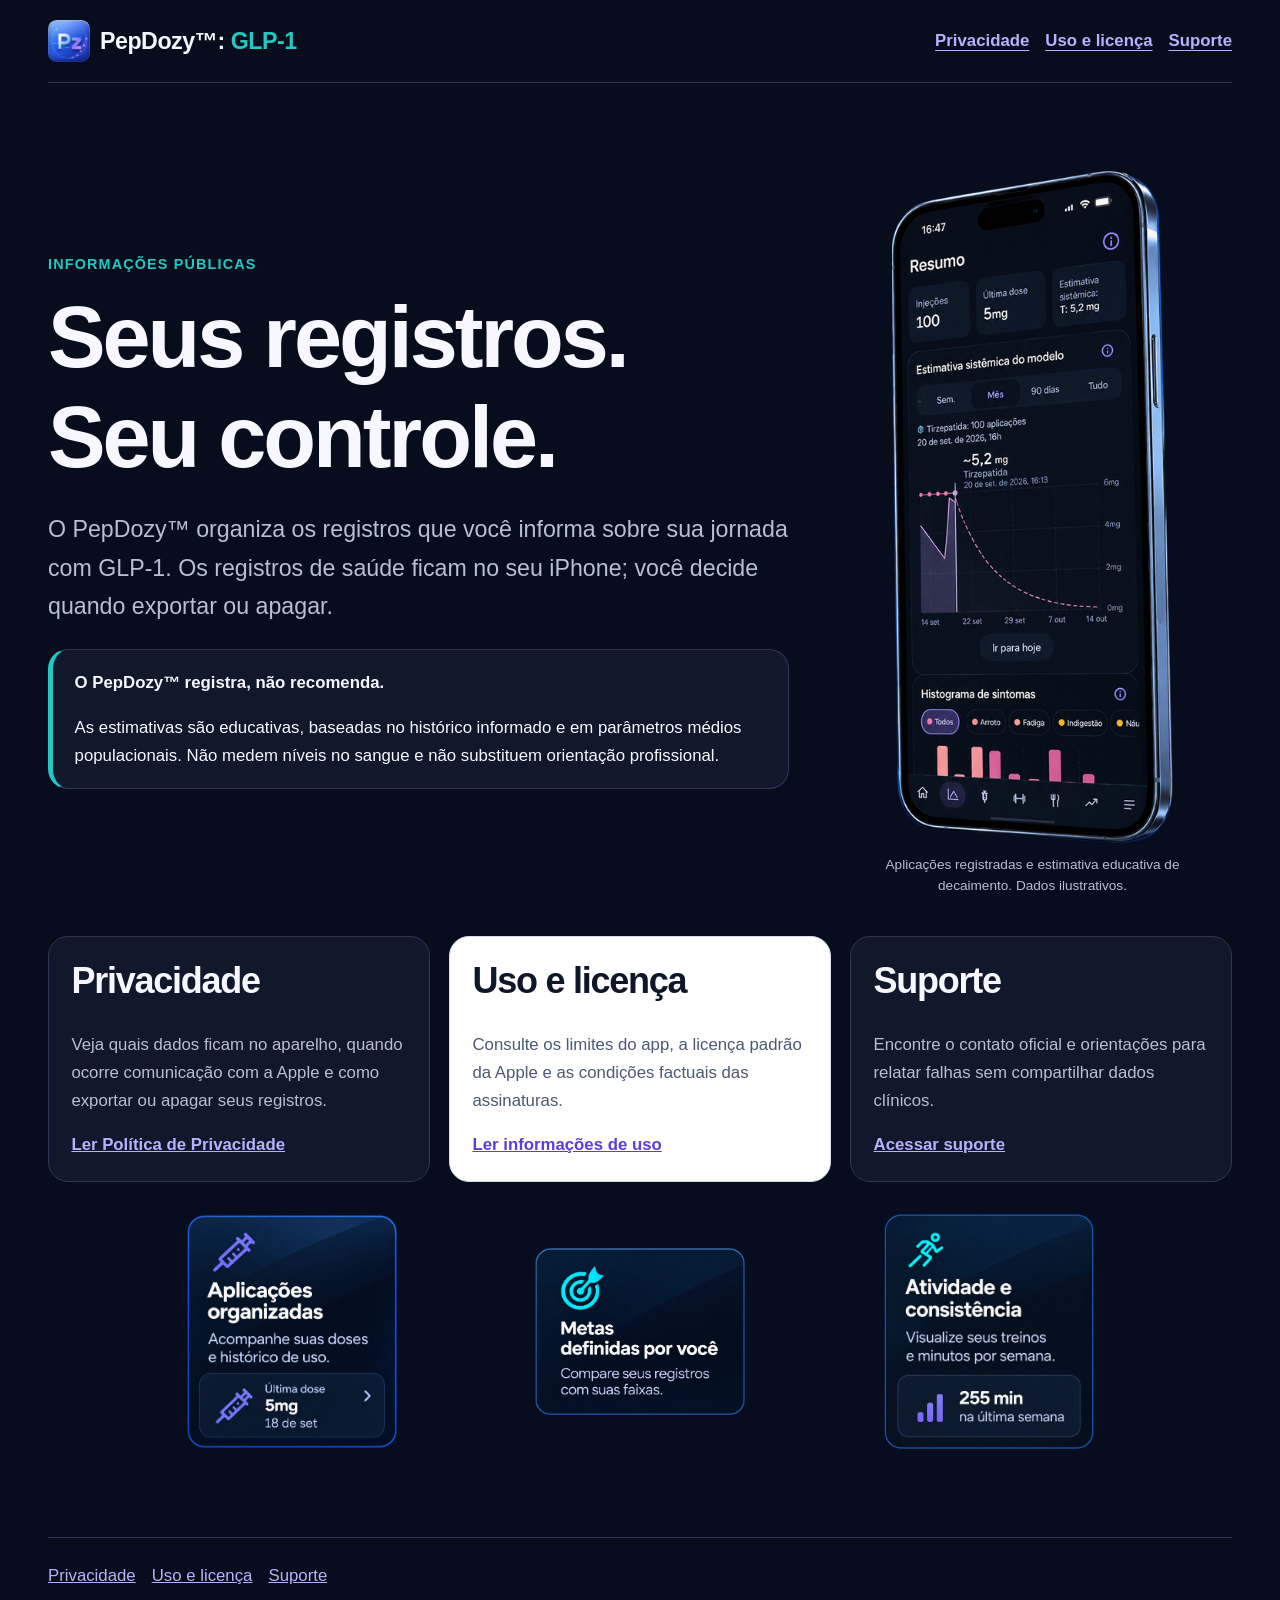
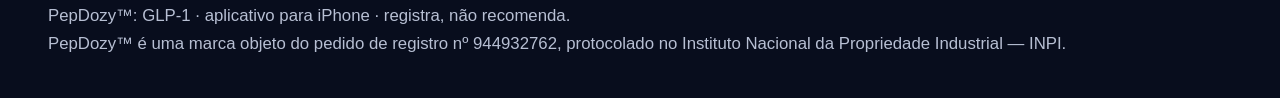
==== index.html @ d26c0515 "docs(site): alinhar marca e orientar suporte de assinaturas" ====
<!doctype html>
<html lang="pt-BR">
<head>
  <meta charset="utf-8">
  <meta name="viewport" content="width=device-width, initial-scale=1">
  <meta name="description" content="Informações públicas de privacidade, uso e suporte do PepDozy™: GLP-1.">
  <meta name="color-scheme" content="dark light">
  <link rel="icon" type="image/png" sizes="96x96" href="assets/images/pepdozy-favicon.png">
  <title>PepDozy™: GLP-1 — Privacidade, uso e suporte</title>
  <link rel="stylesheet" href="assets/styles.css">
  <link rel="stylesheet" href="assets/theme-v15.css">
  <link rel="stylesheet" href="assets/layout-v15.css">
  <link rel="stylesheet" href="assets/layout-v16.css">
</head>
<body class="theme-dark page-home">
  <a class="skip-link" href="#conteudo">Ir para o conteúdo</a>
  <header class="site-header">
    <a class="brand" href="./" aria-label="PepDozy™: GLP-1, início"><img class="brand__logo" src="assets/images/pepdozy-favicon.png" width="96" height="96" alt=""><span class="brand__name">PepDozy™: <span>GLP-1</span></span></a>
    <nav aria-label="Navegação principal">
      <ul>
        <li><a href="privacidade/">Privacidade</a></li>
        <li><a href="termos/">Uso e licença</a></li>
        <li><a href="suporte/">Suporte</a></li>
      </ul>
    </nav>
  </header>
  <main id="conteudo">
    <section class="hero hero--illustrated hero--applications" aria-labelledby="titulo">
      <div class="hero__copy">
        <p class="eyebrow">Informações públicas</p>
        <h1 id="titulo">Seus registros.<br>Seu controle.</h1>
        <p class="lede">O PepDozy™ organiza os registros que você informa sobre sua jornada com GLP-1. Os registros de saúde ficam no seu iPhone; você decide quando exportar ou apagar.</p>
        <div class="notice">
          <p><strong>O PepDozy™ registra, não recomenda.</strong></p>
          <p>As estimativas são educativas, baseadas no histórico informado e em parâmetros médios populacionais. Não medem níveis no sangue e não substituem orientação profissional.</p>
        </div>
      </div>
      <figure class="application-figure">
        <picture>
          <source type="image/webp" srcset="assets/images/pepdozy-v16/home-aplicacoes-decaimento-v16.webp">
          <img src="assets/images/pepdozy-v16/home-aplicacoes-decaimento-v16.png" width="365" height="872" alt="Aparelho com resumo de aplicações e curva de estimativa de decaimento do PepDozy™, com dados ilustrativos." decoding="async" fetchpriority="high">
        </picture>
        <figcaption>Aplicações registradas e estimativa educativa de decaimento. Dados ilustrativos.</figcaption>
      </figure>
    </section>
    <section class="destination-grid" aria-label="Documentos e suporte">
      <article class="card destination destination--privacy">
        <h2>Privacidade</h2>
        <p>Veja quais dados ficam no aparelho, quando ocorre comunicação com a Apple e como exportar ou apagar seus registros.</p>
        <a class="card-link" href="privacidade/">Ler Política de Privacidade</a>
      </article>
      <article class="card card--light destination destination--terms">
        <h2>Uso e licença</h2>
        <p>Consulte os limites do app, a licença padrão da Apple e as condições factuais das assinaturas.</p>
        <a class="card-link" href="termos/">Ler informações de uso</a>
      </article>
      <article class="card destination destination--support">
        <h2>Suporte</h2>
        <p>Encontre o contato oficial e orientações para relatar falhas sem compartilhar dados clínicos.</p>
        <a class="card-link" href="suporte/">Acessar suporte</a>
      </article>
    </section>
    <section class="feature-cards" aria-label="Registros e metas informados por você">
      <figure class="feature-card">
        <picture>
          <source type="image/webp" srcset="assets/images/pepdozy-v16/aplicacoes-organizadas-v16.webp">
          <img src="assets/images/pepdozy-v16/aplicacoes-organizadas-v16.png" width="1026" height="1140" alt="Aplicações organizadas. Acompanhe suas doses e histórico de uso. Exemplo ilustrativo de última dose registrada." decoding="async">
        </picture>
      </figure>
      <figure class="feature-card feature-card--goals">
        <picture>
          <source type="image/webp" srcset="assets/images/pepdozy-v15/metas-v15.webp">
          <img src="assets/images/pepdozy-v15/metas-v15.png" width="1174" height="934" alt="Metas definidas por você. Compare seus registros com suas faixas." decoding="async">
        </picture>
      </figure>
      <figure class="feature-card">
        <picture>
          <source type="image/webp" srcset="assets/images/pepdozy-v16/atividade-consistencia-v16.webp">
          <img src="assets/images/pepdozy-v16/atividade-consistencia-v16.png" width="996" height="1113" alt="Atividade e consistência. Visualize seus treinos e minutos por semana. Exemplo ilustrativo de minutos registrados." decoding="async">
        </picture>
      </figure>
    </section>
  </main>
  <footer class="site-footer">
    <ul>
      <li><a href="privacidade/">Privacidade</a></li>
      <li><a href="termos/">Uso e licença</a></li>
      <li><a href="suporte/">Suporte</a></li>
    </ul>
    <p>PepDozy™: GLP-1 · aplicativo para iPhone · registra, não recomenda.</p>
    <p>PepDozy™ é uma marca objeto do pedido de registro nº 944932762, protocolado no Instituto Nacional da Propriedade Industrial — INPI.</p>
  </footer>
</body>
</html>
---- assets/styles.css ----
:root {
  color-scheme: dark light;
  --bg: #080d1d;
  --surface: #11182c;
  --surface-strong: #18213a;
  --text: #f7f8ff;
  --muted: #b7bfd3;
  --line: #2d3855;
  --primary: #9188ff;
  --accent: #24c8c3;
  --warning: #ffd08a;
  --focus: #f9d65c;
  --max: 74rem;
}

* { box-sizing: border-box; }

html { scroll-behavior: smooth; }

body {
  margin: 0;
  min-height: 100vh;
  background:
    radial-gradient(circle at 85% 0%, rgba(36, 200, 195, 0.13), transparent 32rem),
    radial-gradient(circle at 0% 12%, rgba(145, 136, 255, 0.14), transparent 30rem),
    var(--bg);
  color: var(--text);
  font-family: -apple-system, BlinkMacSystemFont, "SF Pro Text", "Segoe UI", sans-serif;
  font-size: 1.05rem;
  line-height: 1.65;
}

a { color: #b7b1ff; }
a:hover { color: #d8d4ff; }
a:focus-visible, button:focus-visible {
  outline: 0.2rem solid var(--focus);
  outline-offset: 0.2rem;
}

.skip-link {
  position: absolute;
  left: 1rem;
  top: -5rem;
  z-index: 100;
  padding: 0.75rem 1rem;
  border-radius: 0.7rem;
  background: var(--text);
  color: var(--bg);
}
.skip-link:focus { top: 1rem; }

.site-header,
.site-footer,
main {
  width: min(calc(100% - 2rem), var(--max));
  margin-inline: auto;
}

.site-header {
  display: flex;
  align-items: center;
  justify-content: space-between;
  gap: 1.5rem;
  padding-block: 1.25rem;
  border-bottom: 1px solid var(--line);
}

.brand {
  color: var(--text);
  font-size: clamp(1.15rem, 3vw, 1.45rem);
  font-weight: 760;
  letter-spacing: -0.02em;
  text-decoration: none;
}
.brand span { color: var(--accent); }

nav ul {
  display: flex;
  flex-wrap: wrap;
  justify-content: flex-end;
  gap: 0.3rem 1rem;
  margin: 0;
  padding: 0;
  list-style: none;
}
nav a { font-weight: 650; text-underline-offset: 0.25rem; }

main { padding-block: clamp(2.5rem, 8vw, 5.5rem); }

.hero { max-width: 58rem; }
.eyebrow {
  margin: 0 0 0.6rem;
  color: var(--accent);
  font-size: 0.9rem;
  font-weight: 760;
  letter-spacing: 0.08em;
  text-transform: uppercase;
}
h1, h2, h3 { line-height: 1.16; letter-spacing: -0.035em; }
h1 { margin: 0; font-size: clamp(2.4rem, 8vw, 5.4rem); }
h2 { margin-top: 2.5rem; font-size: clamp(1.55rem, 4vw, 2.25rem); }
h3 { margin-top: 1.8rem; font-size: 1.25rem; }
.lede { color: var(--muted); font-size: clamp(1.15rem, 2.6vw, 1.45rem); }

.grid {
  display: grid;
  grid-template-columns: repeat(3, minmax(0, 1fr));
  gap: 1rem;
  margin-top: 2.2rem;
}
.card, .notice {
  border: 1px solid var(--line);
  border-radius: 1.25rem;
  background: linear-gradient(145deg, rgba(24, 33, 58, 0.95), rgba(17, 24, 44, 0.95));
}
.card { padding: 1.4rem; }
.card h2 { margin-top: 0; }
.card p { color: var(--muted); }
.card-link { font-weight: 760; }

.notice {
  margin-block: 1.5rem;
  padding: 1.2rem 1.35rem;
  border-left: 0.35rem solid var(--accent);
}
.notice.warning { border-left-color: var(--warning); }
.notice p:first-child { margin-top: 0; }
.notice p:last-child { margin-bottom: 0; }

.article { max-width: 58rem; }
.article p, .article li { color: #dce1ef; }
.article strong { color: var(--text); }
.article code { color: var(--warning); }

.meta {
  display: flex;
  flex-wrap: wrap;
  gap: 0.5rem 1.5rem;
  margin: 1.2rem 0 2rem;
  padding: 1rem 1.2rem;
  border: 1px solid var(--line);
  border-radius: 1rem;
  color: var(--muted);
  background: rgba(17, 24, 44, 0.75);
}

.hero--illustrated { max-width: none; }

.hero__copy,
.illustrated-block__copy { min-width: 0; }

.illustrated-block { margin-top: 2.5rem; }
.illustrated-block__copy > :first-child { margin-top: 0; }

.editorial-figure {
  width: min(100%, 27.5rem);
  margin: 1.75rem auto 0;
}

.editorial-figure picture,
.editorial-figure img { display: block; }

.editorial-stage {
  position: relative;
  width: 100%;
  aspect-ratio: 3 / 4;
}

.editorial-stage > picture { position: absolute; }

.editorial-phones { inset: 0; }

.editorial-figure img {
  width: 100%;
  height: auto;
  aspect-ratio: 3 / 4;
  border: 1px solid var(--line);
  border-radius: 1.125rem;
  background: #080d1d;
  box-shadow: 0 1.2rem 3rem rgba(0, 3, 12, 0.24);
  object-fit: contain;
}

.editorial-figure--phones-only img {
  border: 0;
  border-radius: 0;
  background: transparent;
  box-shadow: none;
}

.editorial-stage .editorial-phones img {
  width: 100%;
  height: 100%;
  object-fit: contain;
}

.editorial-accent {
  z-index: 2;
  left: 50%;
  transform: translateX(-50%);
}

.editorial-accent img {
  width: 100%;
  height: auto;
  aspect-ratio: auto;
  object-fit: contain;
}

.editorial-accent--home {
  bottom: 2.75%;
  width: min(56%, 13.75rem);
}

.editorial-accent--privacidade {
  bottom: 2.75%;
  width: min(86%, 20rem);
}

.editorial-accent--suporte {
  bottom: 4%;
  width: min(87%, 19.5rem);
}

.editorial-accent--termos {
  bottom: 3.5%;
  width: min(87%, 20rem);
}

.editorial-figure figcaption {
  margin-top: 0.75rem;
  color: var(--muted);
  font-size: 0.9rem;
  line-height: 1.45;
}

table {
  width: 100%;
  border-collapse: collapse;
  margin-block: 1.2rem;
}
th, td { padding: 0.8rem; border-bottom: 1px solid var(--line); text-align: left; vertical-align: top; }
th { color: var(--text); }

.site-footer {
  padding-block: 1.5rem 2.5rem;
  border-top: 1px solid var(--line);
  color: var(--muted);
}
.site-footer ul {
  display: flex;
  flex-wrap: wrap;
  gap: 0.5rem 1rem;
  margin: 0 0 0.8rem;
  padding: 0;
  list-style: none;
}
.site-footer p { margin: 0; }

@media (max-width: 48rem) {
  .site-header { align-items: flex-start; flex-direction: column; }
  nav ul { justify-content: flex-start; }
  .grid { grid-template-columns: 1fr; }
  body { font-size: 1rem; }
}

@media (min-width: 64rem) {
  .hero--illustrated,
  .illustrated-block {
    display: grid;
    align-items: start;
    gap: clamp(2rem, 4vw, 2.75rem);
  }

  .hero--illustrated {
    grid-template-columns: minmax(0, 1fr) minmax(22rem, 27.5rem);
  }

  .illustrated-block {
    grid-template-columns: minmax(0, 1fr) minmax(20rem, 22.5rem);
  }

  .editorial-figure,
  .article .editorial-figure { margin: 0; }

  .article .editorial-figure { width: min(100%, 22.5rem); }
}

@media (prefers-reduced-motion: reduce) {
  html { scroll-behavior: auto; }
}

@media (prefers-color-scheme: light) {
  :root {
    --bg: #f7f8ff;
    --surface: #ffffff;
    --surface-strong: #eef1fb;
    --text: #101629;
    --muted: #4d5872;
    --line: #d7dced;
    --primary: #574ccf;
    --accent: #087f7b;
    --warning: #7a4d00;
    --focus: #5d32c6;
  }
  body {
    background:
      radial-gradient(circle at 85% 0%, rgba(36, 200, 195, 0.12), transparent 32rem),
      radial-gradient(circle at 0% 12%, rgba(145, 136, 255, 0.12), transparent 30rem),
      var(--bg);
  }
  .card, .notice { background: rgba(255, 255, 255, 0.92); }
  .article p, .article li { color: #28334c; }
  a { color: #493cbf; }
  a:hover { color: #2d2584; }
}
---- assets/theme-v15.css ----
/* Explicit page themes keep the PepDozy palette stable across OS settings. */
body.theme-dark {
  color-scheme: dark;
  --bg: #080d1d;
  --surface: #11182c;
  --surface-strong: #18213a;
  --text: #f7f8ff;
  --body-text: #dce1ef;
  --muted: #b7bfd3;
  --line: #2d3855;
  --primary: #9188ff;
  --accent: #24c8c3;
  --warning: #ffd08a;
  --focus: #24c8c3;
  --link: #b7b1ff;
  --link-hover: #d8d4ff;
  --meta-bg: #11182c;
}

body.theme-light,
body:is(.theme-dark, .theme-light) .card--light {
  color-scheme: light;
  --bg: #ffffff;
  --surface: #ffffff;
  --surface-strong: #f3f1ff;
  --text: #101629;
  --body-text: #28334c;
  --muted: #4d5872;
  --line: #d7dced;
  --primary: #5b3fd1;
  --accent: #087f83;
  --warning: #7a4d00;
  --focus: #5b3fd1;
  --link: #5b3fd1;
  --link-hover: #432caa;
  --meta-bg: #f3f1ff;
}

body:is(.theme-dark, .theme-light) {
  background: var(--bg);
  color: var(--text);
}

body:is(.theme-dark, .theme-light) a {
  color: var(--link);
}

body:is(.theme-dark, .theme-light) a:hover {
  color: var(--link-hover);
}

body:is(.theme-dark, .theme-light) .brand,
body:is(.theme-dark, .theme-light) .brand:hover {
  color: var(--text);
}

body:is(.theme-dark, .theme-light) .brand span,
body:is(.theme-dark, .theme-light) .eyebrow {
  color: var(--accent);
}

body:is(.theme-dark, .theme-light) :is(.card, .notice) {
  color: var(--text);
  border-color: var(--line);
  background: var(--surface);
}

body:is(.theme-dark, .theme-light) .notice {
  border-left-color: var(--accent);
}

body:is(.theme-dark, .theme-light) .notice.warning {
  border-left-color: var(--warning);
}

body:is(.theme-dark, .theme-light) :where(.article p, .article li),
body:is(.theme-dark, .theme-light) td {
  color: var(--body-text);
}

body:is(.theme-dark, .theme-light) :is(h1, h2, h3, th),
body:is(.theme-dark, .theme-light) .article strong {
  color: var(--text);
}

body:is(.theme-dark, .theme-light) .article code {
  color: var(--warning);
}

body:is(.theme-dark, .theme-light) .card p,
body:is(.theme-dark, .theme-light) .lede,
body:is(.theme-dark, .theme-light) .editorial-figure figcaption,
body:is(.theme-dark, .theme-light) .site-footer,
body:is(.theme-dark, .theme-light) .site-footer :is(p, li) {
  color: var(--muted);
}

body:is(.theme-dark, .theme-light) .meta {
  background: var(--meta-bg);
  border-color: var(--line);
  color: var(--muted);
}

body:is(.theme-dark, .theme-light) :is(th, td, .site-header, .site-footer) {
  border-color: var(--line);
}

body:is(.theme-dark, .theme-light) :is(a, button):focus-visible {
  outline-color: var(--focus);
}

body:is(.theme-dark, .theme-light) .skip-link,
body:is(.theme-dark, .theme-light) .skip-link:hover {
  background: var(--text);
  color: var(--bg);
}

body:is(.theme-dark, .theme-light) ::selection {
  background: var(--primary);
  color: var(--bg);
}
---- assets/layout-v15.css ----
/* Layout da revisão solicitada: foco em aplicações, metas e cards contextuais. */
.application-figure {
  width: min(100%, 20rem);
  margin: 2rem auto 0;
}
.application-figure picture,
.application-figure img,
.goal-card picture,
.goal-card img { display: block; width: 100%; }
.application-figure img { height: auto; max-height: 42rem; object-fit: contain; }
.application-figure figcaption {
  margin: .8rem 0 0;
  color: var(--muted);
  font-size: .85rem;
  line-height: 1.5;
  text-align: center;
}
.destination-grid {
  display: grid;
  grid-template-columns: repeat(3, minmax(0, 1fr));
  gap: 1.2rem;
  margin-top: 2.5rem;
}
.destination-grid .goal-card {
  grid-column: 2;
  grid-row: 1;
  width: min(100%, 17rem);
  margin: 0 auto;
}
.goal-card img { height: auto; }
.destination { grid-row: 2; }
.destination--privacy { grid-column: 1; }
.destination--terms { grid-column: 2; }
.destination--support { grid-column: 3; }
.support-guidance {
  --card-space: clamp(1rem, 2.5vw, 1.5rem);
  display: grid;
  grid-template-columns: repeat(2, minmax(0, 1fr));
  gap: var(--card-space);
  padding: var(--card-space);
  margin: 1.5rem 0 2.5rem;
}
.support-guidance__card {
  --card-accent: #20d9ee;
  display: grid;
  grid-template-columns: clamp(3rem, 5.5vw, 4.5rem) minmax(0, 1fr);
  align-items: center;
  gap: clamp(.9rem, 2vw, 1.4rem);
  min-width: 0;
  min-height: 13rem;
  padding: clamp(1.1rem, 2.5vw, 1.8rem);
  border: 1px solid #3a527b;
  border-radius: 1.4rem;
  background: linear-gradient(145deg, #101c34, #080f21 78%);
  box-shadow: inset 0 1px 0 #7185ba20;
}
.support-guidance__card--privacy { --card-accent: #c49aff; }
.support-guidance__icon {
  display: grid;
  place-items: center;
  width: 100%;
  aspect-ratio: 1;
  border: 1px solid currentColor;
  border-radius: 1rem;
  color: var(--card-accent);
  background: #101b304d;
}
.support-guidance__icon svg { display: block; width: 67%; height: 67%; }
.support-guidance__text h2 {
  margin: 0 0 .55rem;
  color: #f7f8ff;
  font-size: clamp(1.15rem, 1.65vw, 1.4rem);
  line-height: 1.25;
  letter-spacing: -.025em;
}
.support-guidance__text p {
  margin: 0;
  color: #cbd1ed;
  font-size: clamp(1rem, 1.35vw, 1.15rem);
  line-height: 1.5;
}
.context-note {
  max-width: 25rem;
  margin: 1.4rem 0 1.8rem;
  padding: 1rem 1.2rem;
  border: 1px solid var(--line);
  border-left: .25rem solid var(--accent);
  border-radius: .9rem;
  background: var(--surface);
}
.context-note h3 { margin: 0 0 .4rem; font-size: 1.1rem; color: var(--text); }
.context-note p { margin: 0; font-size: 1rem; line-height: 1.6; color: var(--muted); }
.context-row { display: grid; grid-template-columns: minmax(0, 1fr) minmax(16rem, .7fr); gap: 1.5rem; align-items: start; }
.context-row > p { margin-top: 0; }
.context-row .context-note { margin: 0 0 1rem; }
.page-support .editorial-figure { width: min(100%, 18rem); justify-self: center; }
.page-support .editorial-stage { aspect-ratio: 582 / 765; overflow: hidden; }
.page-support .editorial-phones { width: 186.6%; left: -81.1%; right: auto; top: -8.5%; bottom: auto; }
.page-support .editorial-phones img { height: auto; }
@media (min-width: 64rem) {
  .hero--applications { grid-template-columns: minmax(0, 1.3fr) minmax(17rem, .7fr); align-items: center; }
  .application-figure { margin-top: 0; }
}
@media (max-width: 48rem) {
  .destination-grid { grid-template-columns: minmax(0, 1fr); }
  .destination-grid .goal-card,
  .destination { grid-column: 1; }
  .goal-card { grid-row: 1 !important; }
  .destination--privacy { grid-row: 2; }
  .destination--terms { grid-row: 3; }
  .destination--support { grid-row: 4; }
  .support-guidance { grid-template-columns: minmax(0, 1fr); }
  .context-row { grid-template-columns: minmax(0, 1fr); gap: 0; }
}
---- assets/layout-v16.css ----
/* Ajustes delimitados pelo OWNER sobre a Home já aprovada. */
.brand { display: inline-flex; align-items: center; gap: .65rem; flex-shrink: 0; }
.brand__logo { display: block; width: 2.6rem; height: 2.6rem; object-fit: contain; border-radius: .55rem; }
body:is(.theme-dark,.theme-light) .brand .brand__name { color: var(--text); white-space: nowrap; }
.destination { grid-row: 1; }
.feature-cards { display: flex; justify-content: space-evenly; align-items: center; margin: 2rem 0 0; }
.feature-card { flex: 0 0 auto; width: clamp(10rem, 20vw, 13.125rem); margin: 0; }
.feature-card picture, .feature-card img { display: block; width: 100%; height: auto; }
@media (max-width: 48rem) {
  .destination--privacy { grid-row: 1; }
  .destination--terms { grid-row: 2; }
  .destination--support { grid-row: 3; }
  .feature-cards { flex-direction: column; gap: 1.25rem; margin-top: 1.5rem; }
  .feature-card { width: 13.125rem; max-width: 100%; }
  .brand__logo { width: 2.25rem; height: 2.25rem; }
}
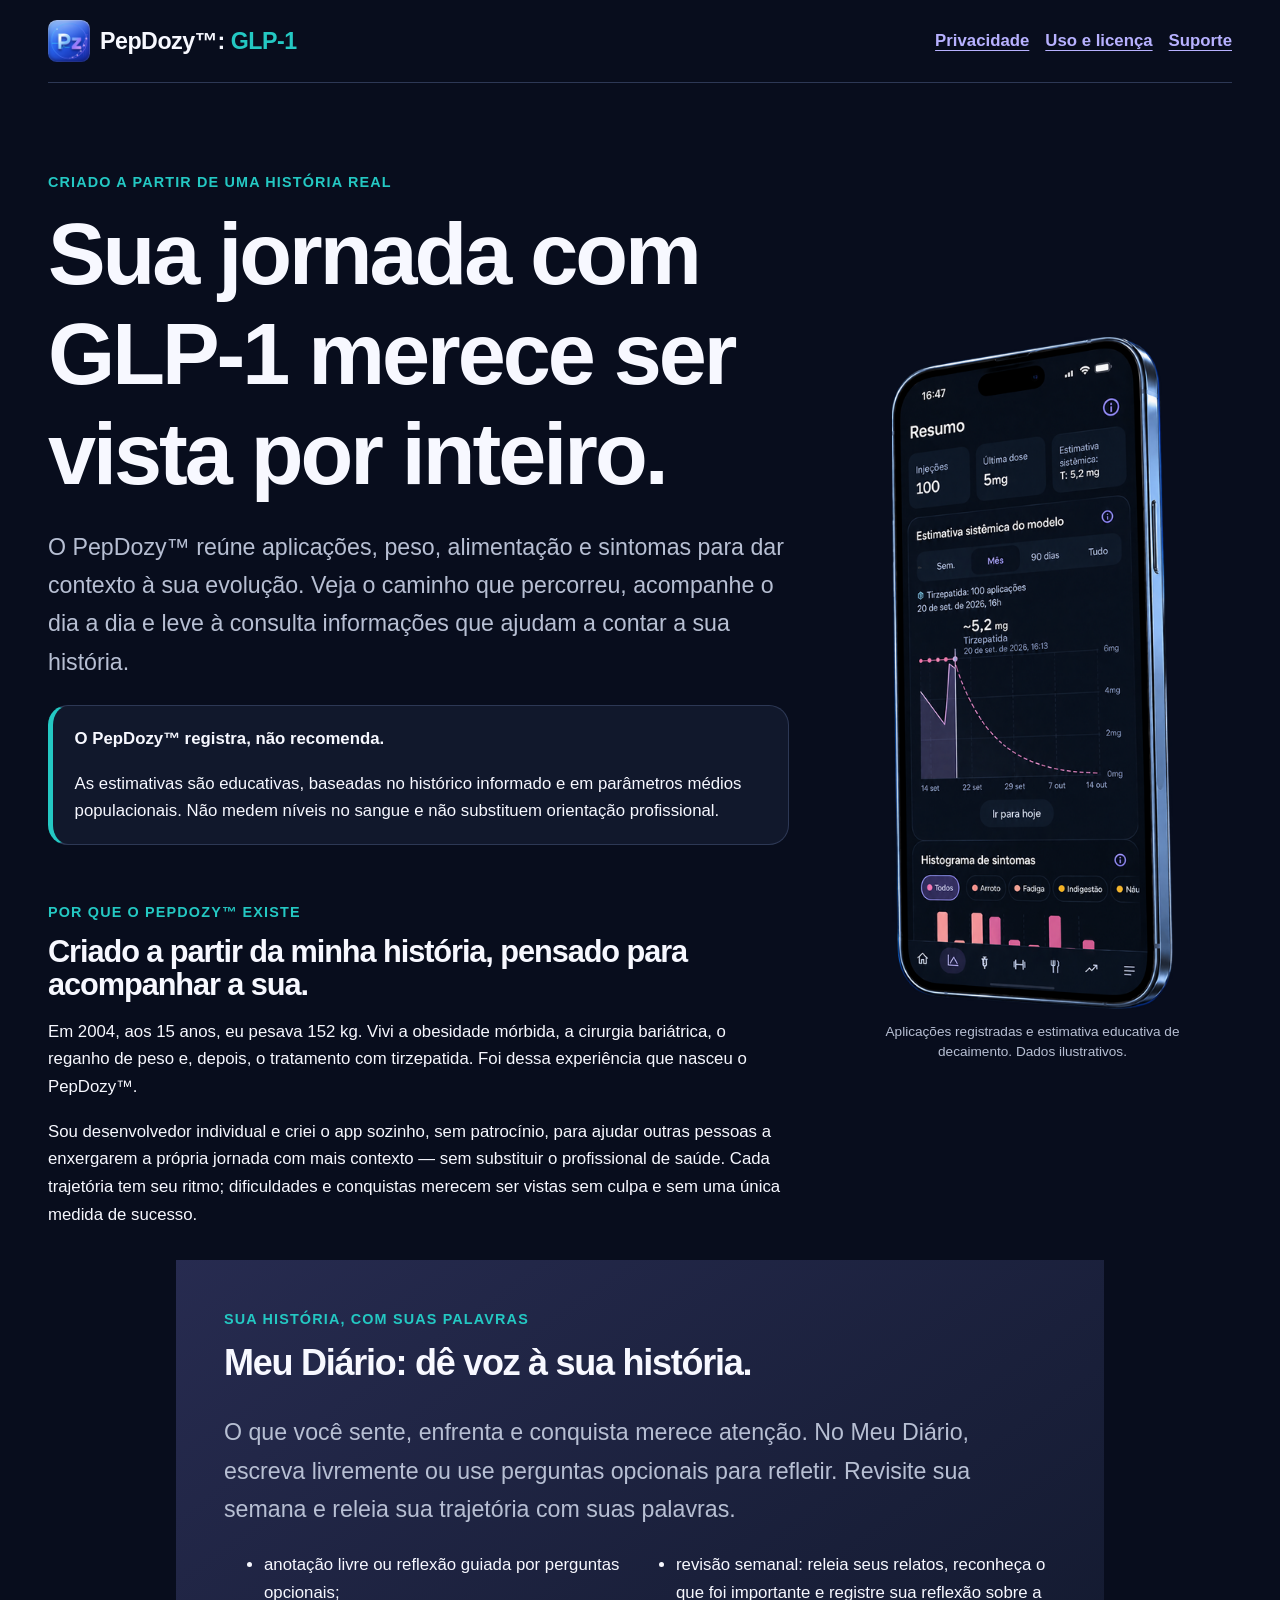
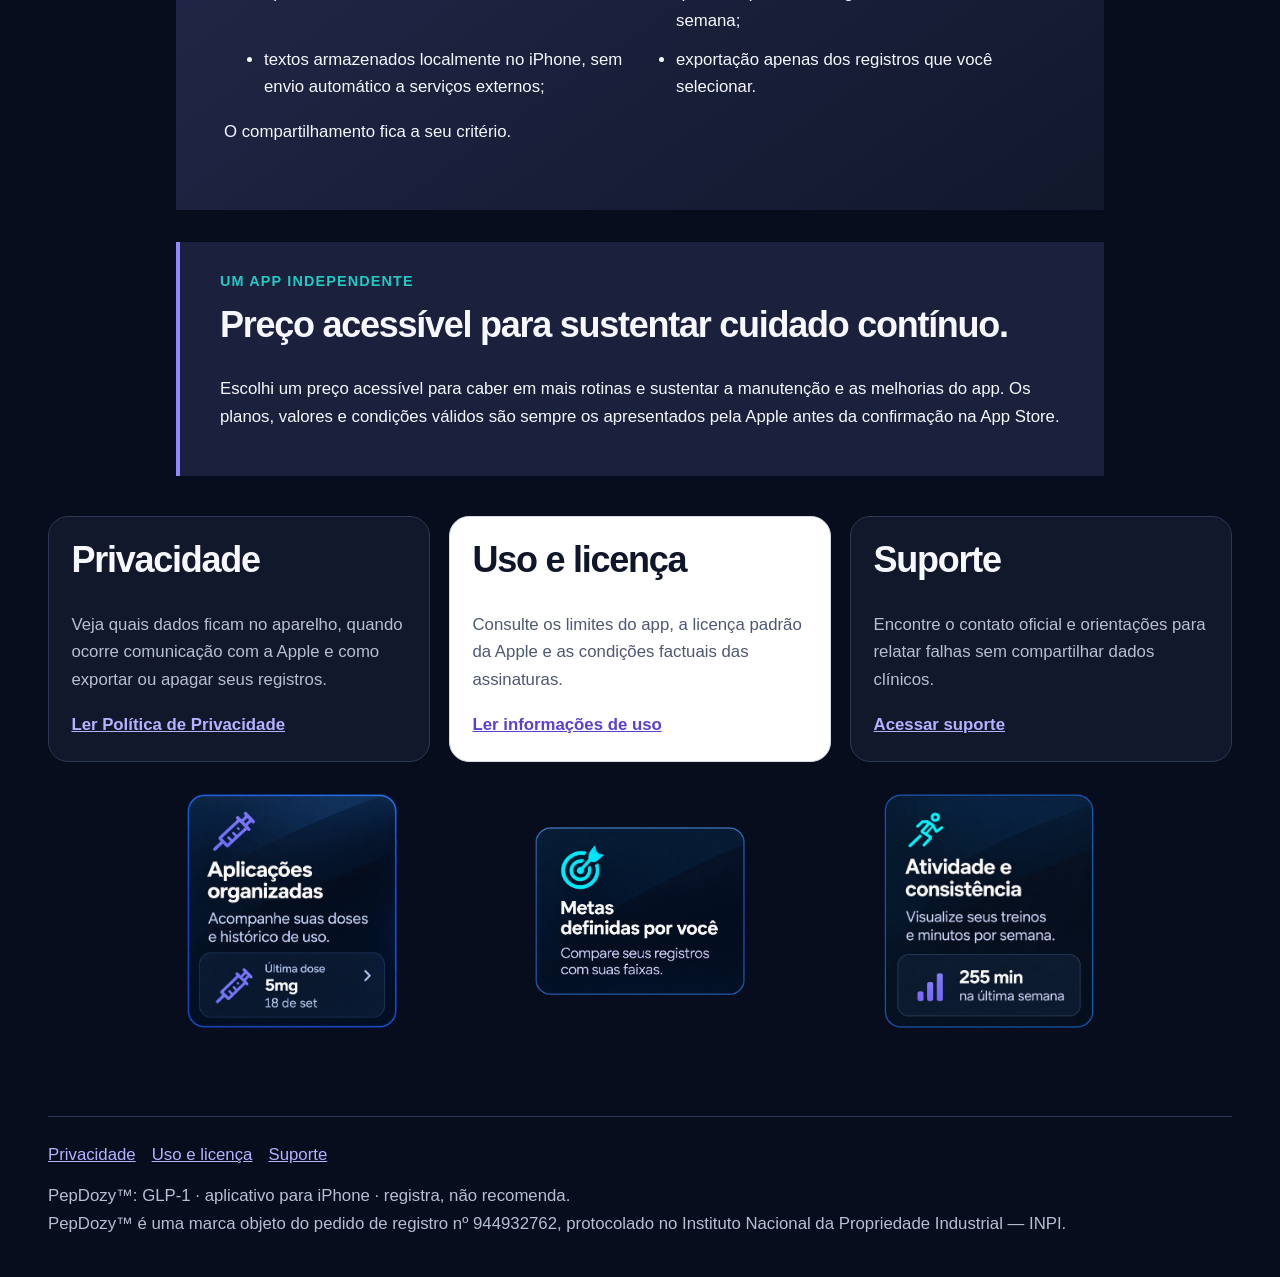
==== commit a46df6e9: "Atualizar index.html para história e Meu Diário" ====
--- a/index.html
+++ b/index.html
@@ -3,7 +3,7 @@
 <head>
   <meta charset="utf-8">
   <meta name="viewport" content="width=device-width, initial-scale=1">
-  <meta name="description" content="Informações públicas de privacidade, uso e suporte do PepDozy™: GLP-1.">
+  <meta name="description" content="PepDozy™: GLP-1 — acompanhe aplicações, peso, alimentação, sintomas e sua jornada, com dados sob seu controle.">
   <meta name="color-scheme" content="dark light">
   <link rel="icon" type="image/png" sizes="96x96" href="assets/images/pepdozy-favicon.png">
   <title>PepDozy™: GLP-1 — Privacidade, uso e suporte</title>
@@ -27,12 +27,18 @@
   <main id="conteudo">
     <section class="hero hero--illustrated hero--applications" aria-labelledby="titulo">
       <div class="hero__copy">
-        <p class="eyebrow">Informações públicas</p>
-        <h1 id="titulo">Seus registros.<br>Seu controle.</h1>
-        <p class="lede">O PepDozy™ organiza os registros que você informa sobre sua jornada com GLP-1. Os registros de saúde ficam no seu iPhone; você decide quando exportar ou apagar.</p>
+        <p class="eyebrow">Criado a partir de uma história real</p>
+        <h1 id="titulo">Sua jornada com GLP-1 merece ser vista por inteiro.</h1>
+        <p class="lede">O PepDozy™ reúne aplicações, peso, alimentação e sintomas para dar contexto à sua evolução. Veja o caminho que percorreu, acompanhe o dia a dia e leve à consulta informações que ajudam a contar a sua história.</p>
         <div class="notice">
           <p><strong>O PepDozy™ registra, não recomenda.</strong></p>
           <p>As estimativas são educativas, baseadas no histórico informado e em parâmetros médios populacionais. Não medem níveis no sangue e não substituem orientação profissional.</p>
+        </div>
+        <div class="hero__story" aria-labelledby="historia-criador">
+          <p class="eyebrow">Por que o PepDozy™ existe</p>
+          <h2 id="historia-criador">Criado a partir da minha história, pensado para acompanhar a sua.</h2>
+          <p>Em 2004, aos 15 anos, eu pesava 152 kg. Vivi a obesidade mórbida, a cirurgia bariátrica, o reganho de peso e, depois, o tratamento com tirzepatida. Foi dessa experiência que nasceu o PepDozy™.</p>
+          <p>Sou desenvolvedor individual e criei o app sozinho, sem patrocínio, para ajudar outras pessoas a enxergarem a própria jornada com mais contexto — sem substituir o profissional de saúde. Cada trajetória tem seu ritmo; dificuldades e conquistas merecem ser vistas sem culpa e sem uma única medida de sucesso.</p>
         </div>
       </div>
       <figure class="application-figure">
@@ -42,6 +48,23 @@
         </picture>
         <figcaption>Aplicações registradas e estimativa educativa de decaimento. Dados ilustrativos.</figcaption>
       </figure>
+    </section>
+    <section class="journal-preview" aria-labelledby="meu-diario">
+      <p class="eyebrow">Sua história, com suas palavras</p>
+      <h2 id="meu-diario">Meu Diário: dê voz à sua história.</h2>
+      <p class="lede">O que você sente, enfrenta e conquista merece atenção. No Meu Diário, escreva livremente ou use perguntas opcionais para refletir. Revisite sua semana e releia sua trajetória com suas palavras.</p>
+      <ul class="journal-preview__points">
+        <li>anotação livre ou reflexão guiada por perguntas opcionais;</li>
+        <li>revisão semanal: releia seus relatos, reconheça o que foi importante e registre sua reflexão sobre a semana;</li>
+        <li>textos armazenados localmente no iPhone, sem envio automático a serviços externos;</li>
+        <li>exportação apenas dos registros que você selecionar.</li>
+      </ul>
+      <p>O compartilhamento fica a seu critério.</p>
+    </section>
+    <section class="accessible-price" aria-labelledby="preco-acessivel">
+      <p class="eyebrow">Um app independente</p>
+      <h2 id="preco-acessivel">Preço acessível para sustentar cuidado contínuo.</h2>
+      <p>Escolhi um preço acessível para caber em mais rotinas e sustentar a manutenção e as melhorias do app. Os planos, valores e condições válidos são sempre os apresentados pela Apple antes da confirmação na App Store.</p>
     </section>
     <section class="destination-grid" aria-label="Documentos e suporte">
       <article class="card destination destination--privacy">
--- a/assets/layout-v16.css
+++ b/assets/layout-v16.css
@@ -6,6 +6,21 @@
 .feature-cards { display: flex; justify-content: space-evenly; align-items: center; margin: 2rem 0 0; }
 .feature-card { flex: 0 0 auto; width: clamp(10rem, 20vw, 13.125rem); margin: 0; }
 .feature-card picture, .feature-card img { display: block; width: 100%; height: auto; }
+.story-section,
+.journal-preview,
+.accessible-price { max-width: 58rem; margin: 2rem auto 0; }
+.story-section { display: grid; grid-template-columns: minmax(0, .9fr) minmax(0, 1.1fr); gap: clamp(1.5rem, 4vw, 3.5rem); align-items: start; padding: clamp(1.5rem, 4vw, 2.75rem); border: 1px solid var(--border); border-radius: var(--radius-lg); background: var(--surface); }
+.story-section h2,
+.journal-preview h2,
+.accessible-price h2 { margin-top: .35rem; }
+.story-section__copy p:first-child { margin-top: 0; }
+.hero__story { margin-top: clamp(1.25rem, 2.5vw, 2rem); padding-top: clamp(1.1rem, 2vw, 1.5rem); border-top: 1px solid var(--border); }
+.hero__story h2 { margin: .35rem 0 .8rem; font-size: clamp(1.55rem, 2.4vw, 2.35rem); line-height: 1.08; }
+.hero__story p:last-child { margin-bottom: 0; }
+.journal-preview { padding: clamp(1.5rem, 4vw, 3rem); border-radius: var(--radius-lg); background: linear-gradient(145deg, color-mix(in srgb, var(--primary) 17%, var(--surface)), var(--surface)); border: 1px solid color-mix(in srgb, var(--primary) 42%, var(--border)); }
+.status-pill { display: inline-block; margin: 0 0 1rem; padding: .45rem .75rem; border-radius: 999px; font-size: .85rem; font-weight: 750; color: var(--text); background: color-mix(in srgb, var(--primary) 22%, transparent); border: 1px solid color-mix(in srgb, var(--primary) 45%, transparent); }
+.journal-preview__points { display: grid; grid-template-columns: repeat(2, minmax(0, 1fr)); gap: .7rem 2rem; margin: 1.4rem 0 0; }
+.accessible-price { padding: 1.75rem clamp(1.25rem, 4vw, 2.5rem); border-left: .3rem solid var(--primary); background: color-mix(in srgb, var(--primary) 8%, var(--surface)); }
 @media (max-width: 48rem) {
   .destination--privacy { grid-row: 1; }
   .destination--terms { grid-row: 2; }
@@ -13,4 +28,6 @@
   .feature-cards { flex-direction: column; gap: 1.25rem; margin-top: 1.5rem; }
   .feature-card { width: 13.125rem; max-width: 100%; }
   .brand__logo { width: 2.25rem; height: 2.25rem; }
+  .story-section { grid-template-columns: 1fr; gap: .5rem; }
+  .journal-preview__points { grid-template-columns: 1fr; }
 }
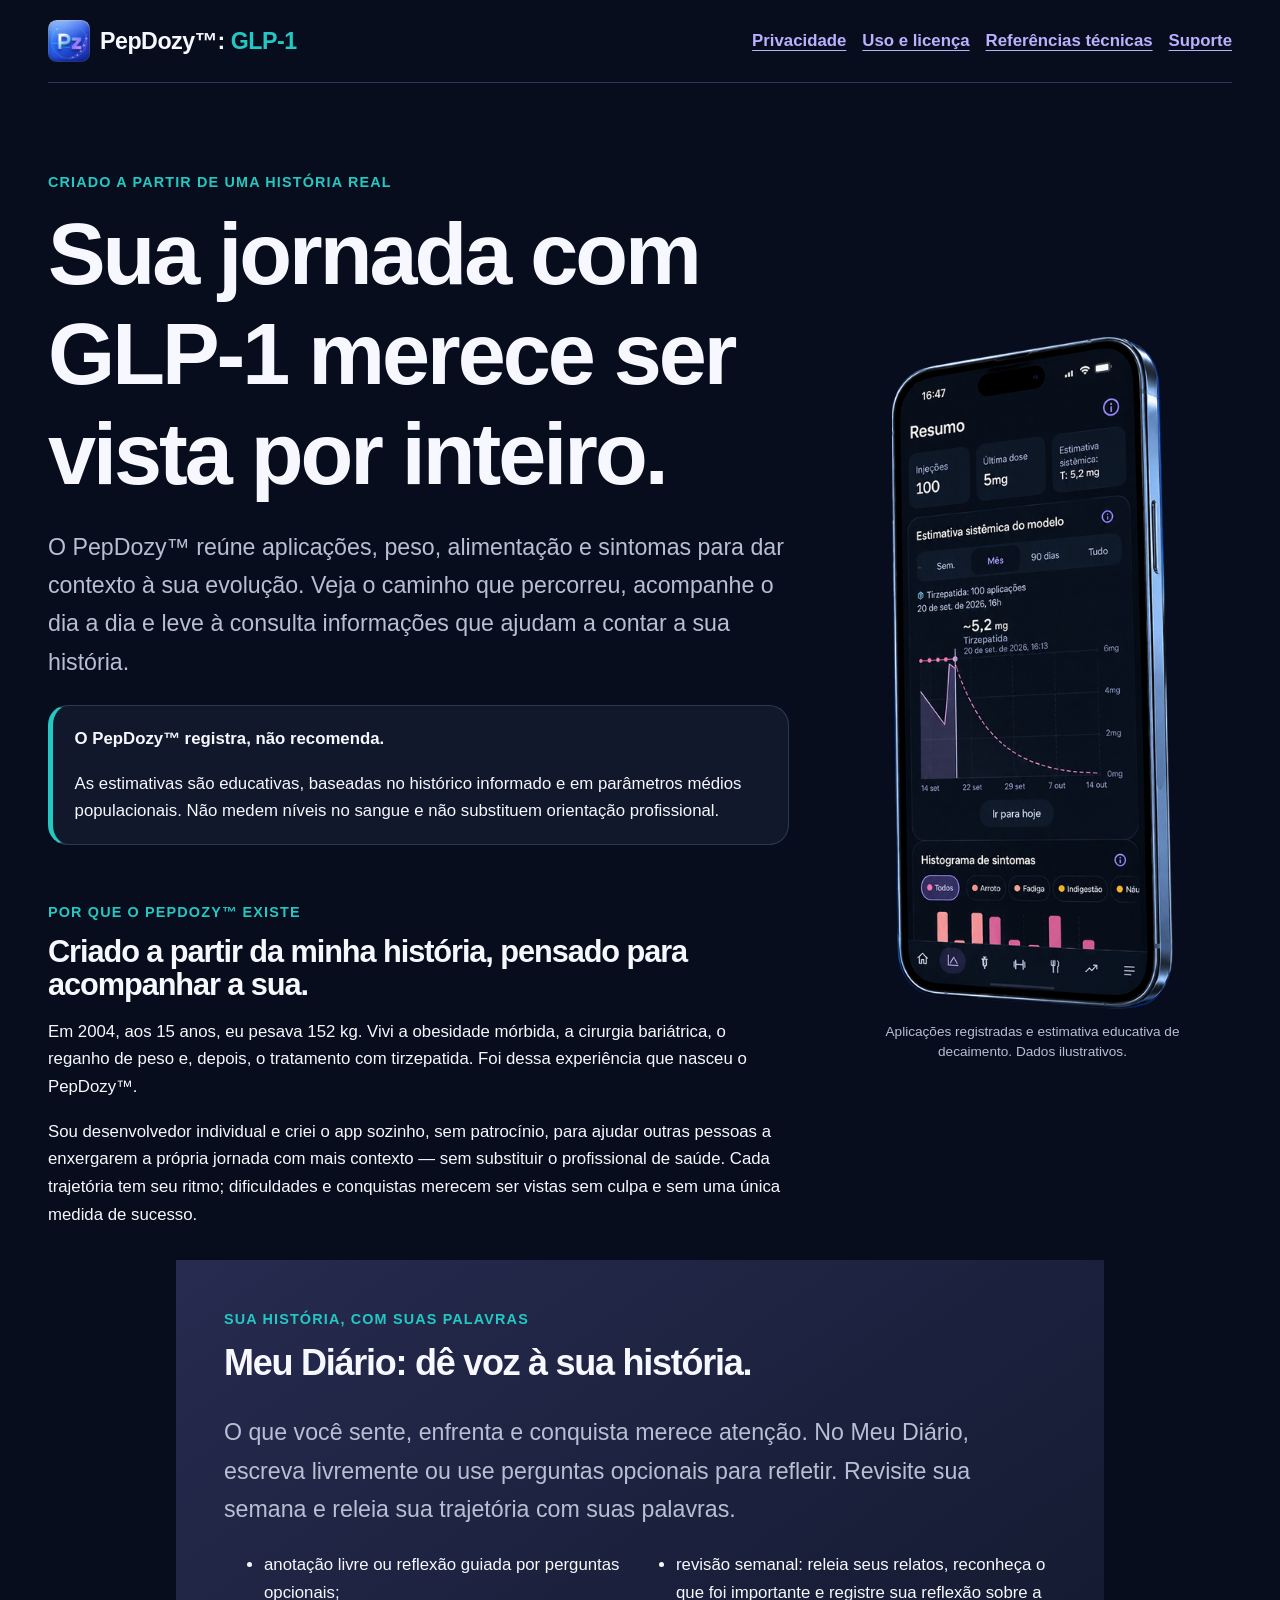
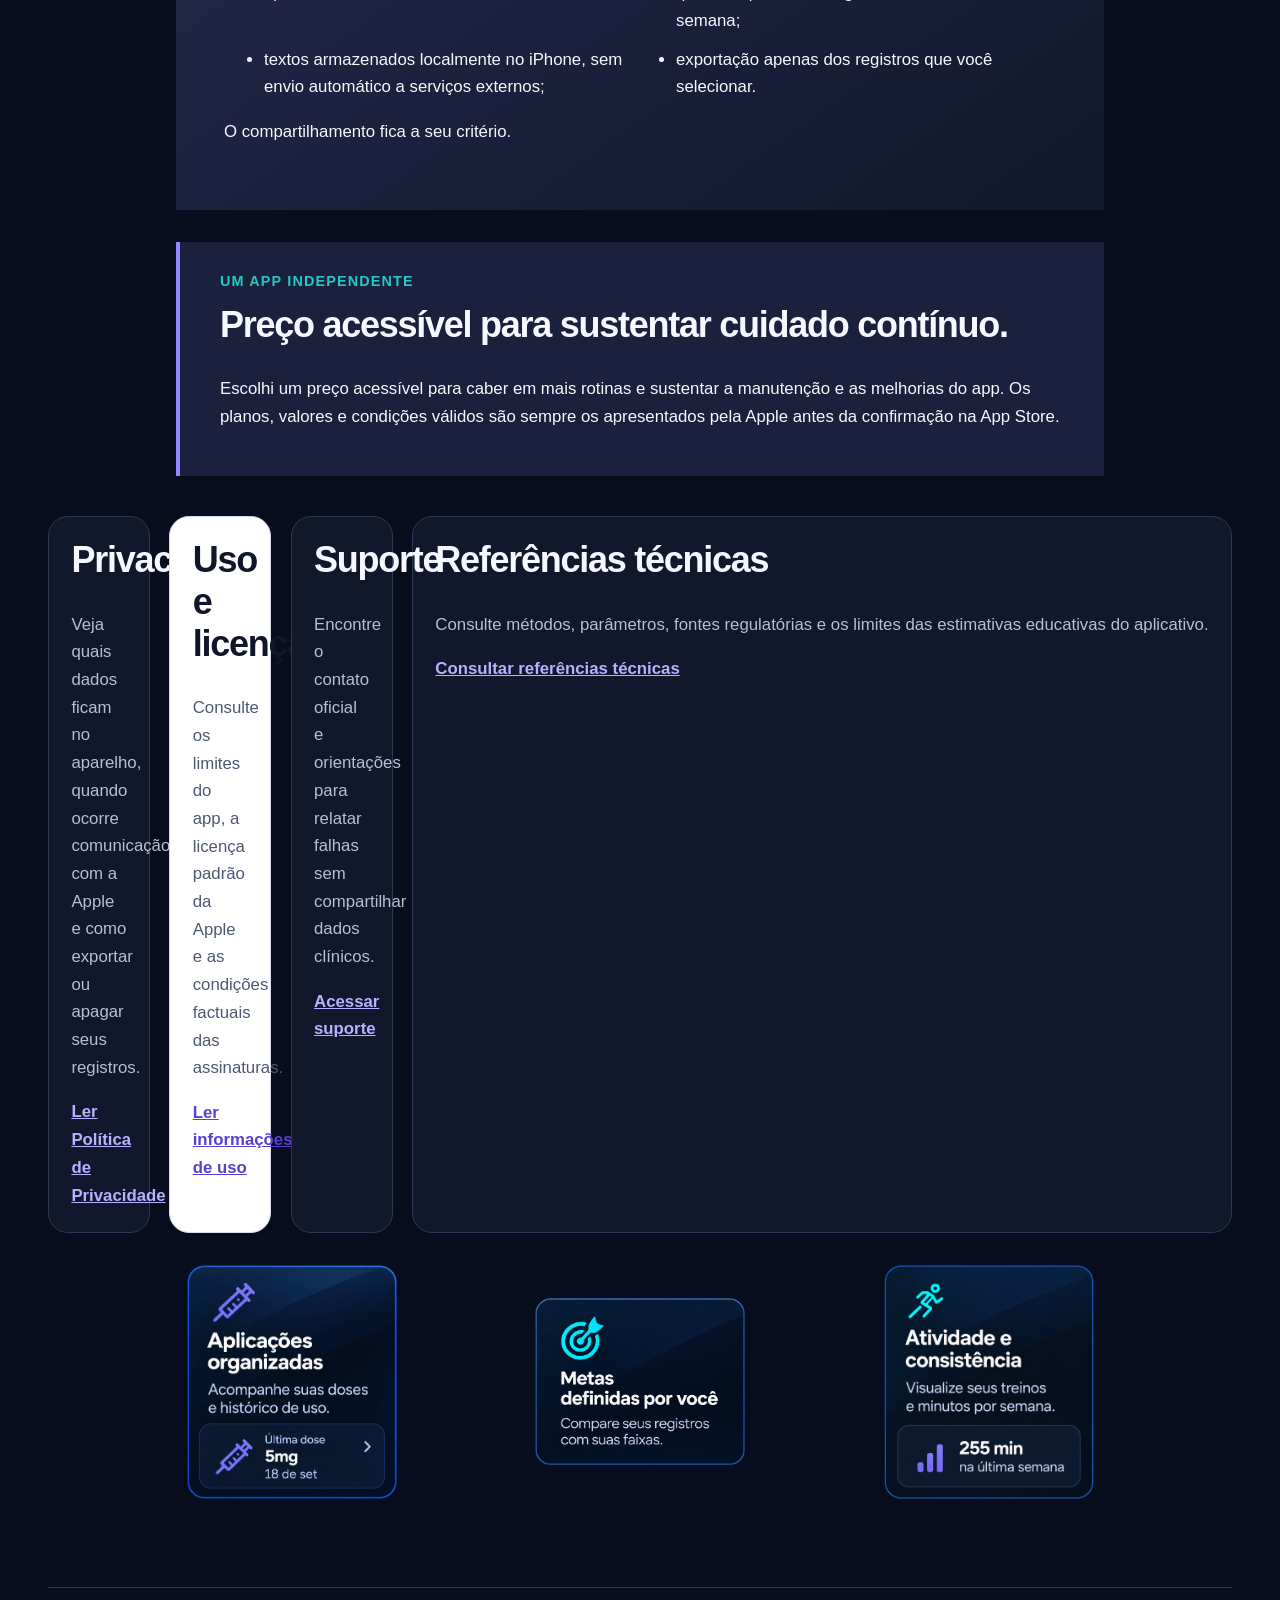
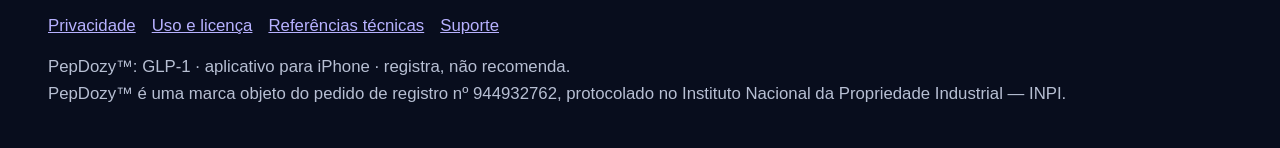
==== commit 18d08ac8: "feat(site): publish technical references Publish the approved e246a40 preview and five app anchors, " ====
--- a/index.html
+++ b/index.html
@@ -20,6 +20,7 @@
       <ul>
         <li><a href="privacidade/">Privacidade</a></li>
         <li><a href="termos/">Uso e licença</a></li>
+        <li><a href="referencias/">Referências técnicas</a></li>
         <li><a href="suporte/">Suporte</a></li>
       </ul>
     </nav>
@@ -77,6 +78,11 @@
         <p>Consulte os limites do app, a licença padrão da Apple e as condições factuais das assinaturas.</p>
         <a class="card-link" href="termos/">Ler informações de uso</a>
       </article>
+      <article class="card destination destination--references">
+        <h2>Referências técnicas</h2>
+        <p>Consulte métodos, parâmetros, fontes regulatórias e os limites das estimativas educativas do aplicativo.</p>
+        <a class="card-link" href="referencias/">Consultar referências técnicas</a>
+      </article>
       <article class="card destination destination--support">
         <h2>Suporte</h2>
         <p>Encontre o contato oficial e orientações para relatar falhas sem compartilhar dados clínicos.</p>
@@ -108,6 +114,7 @@
     <ul>
       <li><a href="privacidade/">Privacidade</a></li>
       <li><a href="termos/">Uso e licença</a></li>
+      <li><a href="referencias/">Referências técnicas</a></li>
       <li><a href="suporte/">Suporte</a></li>
     </ul>
     <p>PepDozy™: GLP-1 · aplicativo para iPhone · registra, não recomenda.</p>
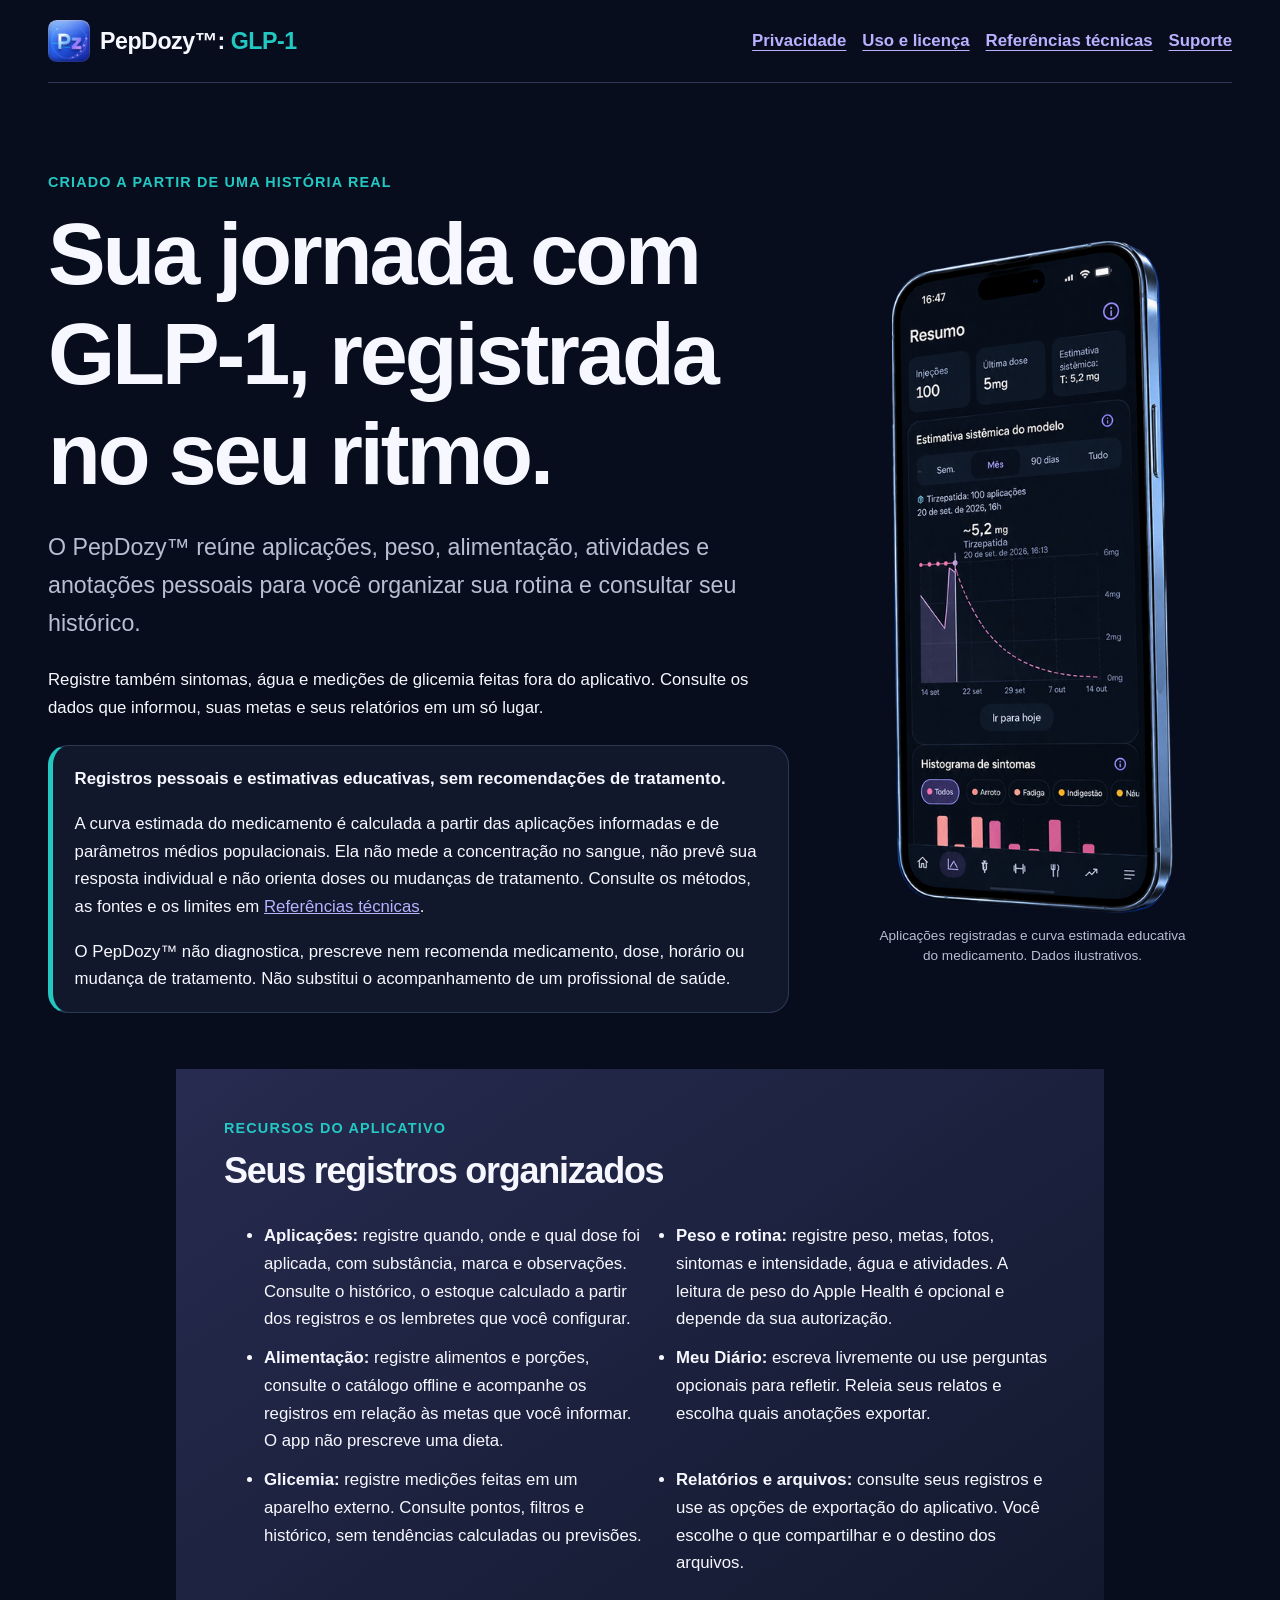
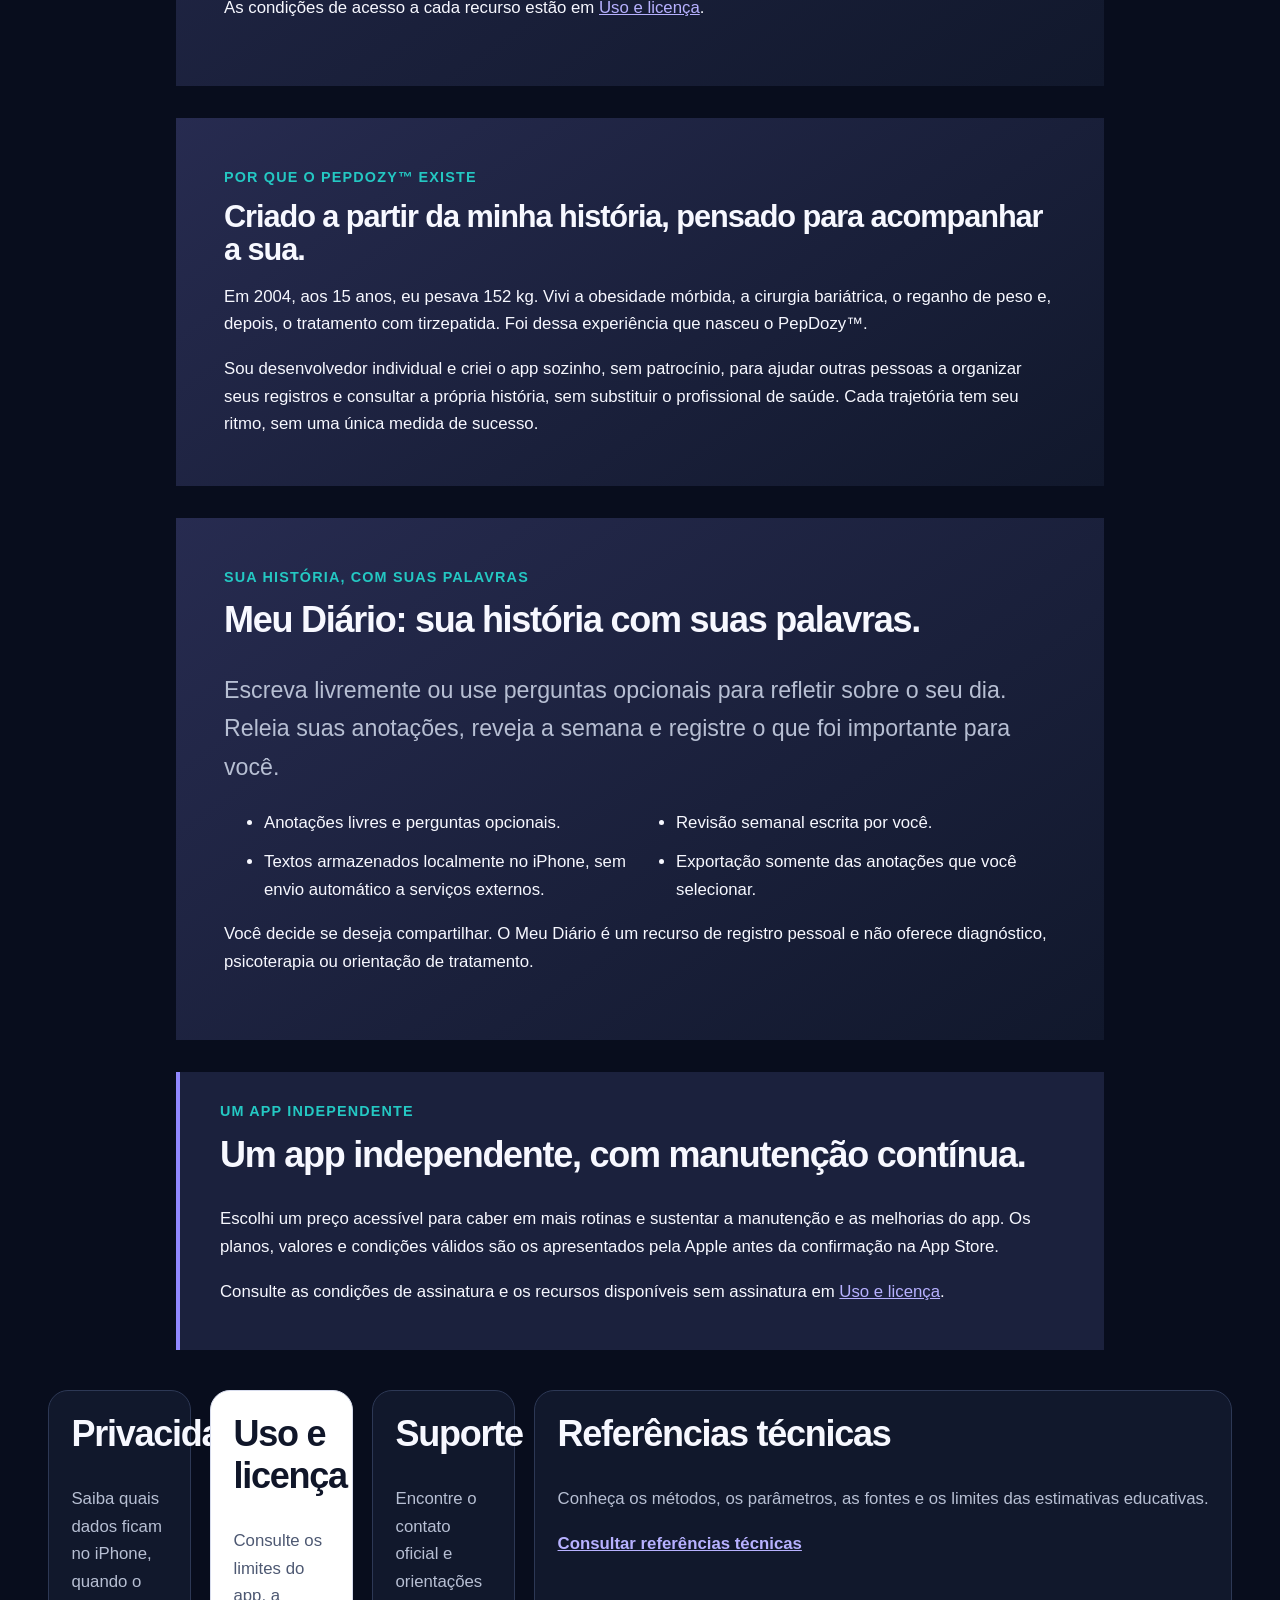
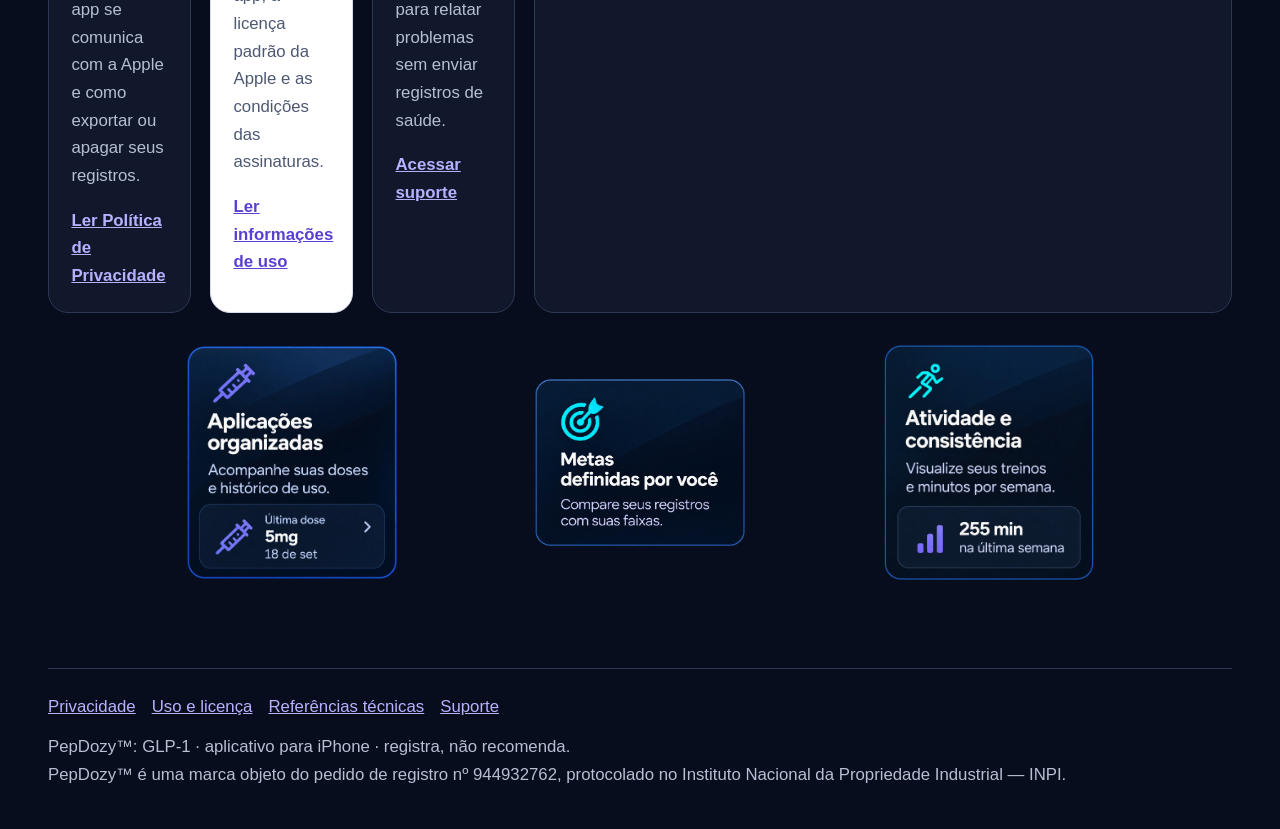
==== commit 980926cd: "docs(site): alinhar textos ao documento aprovado" ====
--- a/index.html
+++ b/index.html
@@ -3,7 +3,7 @@
 <head>
   <meta charset="utf-8">
   <meta name="viewport" content="width=device-width, initial-scale=1">
-  <meta name="description" content="PepDozy™: GLP-1 — acompanhe aplicações, peso, alimentação, sintomas e sua jornada, com dados sob seu controle.">
+  <meta name="description" content="Organize aplicações, peso, alimentação, atividades e anotações pessoais com o PepDozy™. Consulte seus registros e os limites das estimativas educativas.">
   <meta name="color-scheme" content="dark light">
   <link rel="icon" type="image/png" sizes="96x96" href="assets/images/pepdozy-favicon.png">
   <title>PepDozy™: GLP-1 — Privacidade, uso e suporte</title>
@@ -29,63 +29,79 @@
     <section class="hero hero--illustrated hero--applications" aria-labelledby="titulo">
       <div class="hero__copy">
         <p class="eyebrow">Criado a partir de uma história real</p>
-        <h1 id="titulo">Sua jornada com GLP-1 merece ser vista por inteiro.</h1>
-        <p class="lede">O PepDozy™ reúne aplicações, peso, alimentação e sintomas para dar contexto à sua evolução. Veja o caminho que percorreu, acompanhe o dia a dia e leve à consulta informações que ajudam a contar a sua história.</p>
+        <h1 id="titulo">Sua jornada com GLP-1, registrada no seu ritmo.</h1>
+        <p class="lede">O PepDozy™ reúne aplicações, peso, alimentação, atividades e anotações pessoais para você organizar sua rotina e consultar seu histórico.</p>
+        <p>Registre também sintomas, água e medições de glicemia feitas fora do aplicativo. Consulte os dados que informou, suas metas e seus relatórios em um só lugar.</p>
         <div class="notice">
-          <p><strong>O PepDozy™ registra, não recomenda.</strong></p>
-          <p>As estimativas são educativas, baseadas no histórico informado e em parâmetros médios populacionais. Não medem níveis no sangue e não substituem orientação profissional.</p>
-        </div>
-        <div class="hero__story" aria-labelledby="historia-criador">
-          <p class="eyebrow">Por que o PepDozy™ existe</p>
-          <h2 id="historia-criador">Criado a partir da minha história, pensado para acompanhar a sua.</h2>
-          <p>Em 2004, aos 15 anos, eu pesava 152 kg. Vivi a obesidade mórbida, a cirurgia bariátrica, o reganho de peso e, depois, o tratamento com tirzepatida. Foi dessa experiência que nasceu o PepDozy™.</p>
-          <p>Sou desenvolvedor individual e criei o app sozinho, sem patrocínio, para ajudar outras pessoas a enxergarem a própria jornada com mais contexto — sem substituir o profissional de saúde. Cada trajetória tem seu ritmo; dificuldades e conquistas merecem ser vistas sem culpa e sem uma única medida de sucesso.</p>
+          <p><strong>Registros pessoais e estimativas educativas, sem recomendações de tratamento.</strong></p>
+          <p>A curva estimada do medicamento é calculada a partir das aplicações informadas e de parâmetros médios populacionais. Ela não mede a concentração no sangue, não prevê sua resposta individual e não orienta doses ou mudanças de tratamento. Consulte os métodos, as fontes e os limites em <a href="referencias/">Referências técnicas</a>.</p>
+          <p>O PepDozy™ não diagnostica, prescreve nem recomenda medicamento, dose, horário ou mudança de tratamento. Não substitui o acompanhamento de um profissional de saúde.</p>
         </div>
       </div>
       <figure class="application-figure">
         <picture>
           <source type="image/webp" srcset="assets/images/pepdozy-v16/home-aplicacoes-decaimento-v16.webp">
-          <img src="assets/images/pepdozy-v16/home-aplicacoes-decaimento-v16.png" width="365" height="872" alt="Aparelho com resumo de aplicações e curva de estimativa de decaimento do PepDozy™, com dados ilustrativos." decoding="async" fetchpriority="high">
+          <img src="assets/images/pepdozy-v16/home-aplicacoes-decaimento-v16.png" width="365" height="872" alt="Tela de aplicações e curva estimada educativa do medicamento no PepDozy™. Dados ilustrativos." decoding="async" fetchpriority="high">
         </picture>
-        <figcaption>Aplicações registradas e estimativa educativa de decaimento. Dados ilustrativos.</figcaption>
+        <figcaption>Aplicações registradas e curva estimada educativa do medicamento. Dados ilustrativos.</figcaption>
       </figure>
+    </section>
+    <section class="journal-preview" aria-labelledby="registros-organizados">
+      <p class="eyebrow">Recursos do aplicativo</p>
+      <h2 id="registros-organizados">Seus registros organizados</h2>
+      <ul class="journal-preview__points">
+        <li><strong>Aplicações:</strong> registre quando, onde e qual dose foi aplicada, com substância, marca e observações. Consulte o histórico, o estoque calculado a partir dos registros e os lembretes que você configurar.</li>
+        <li><strong>Peso e rotina:</strong> registre peso, metas, fotos, sintomas e intensidade, água e atividades. A leitura de peso do Apple Health é opcional e depende da sua autorização.</li>
+        <li><strong>Alimentação:</strong> registre alimentos e porções, consulte o catálogo offline e acompanhe os registros em relação às metas que você informar. O app não prescreve uma dieta.</li>
+        <li><strong>Meu Diário:</strong> escreva livremente ou use perguntas opcionais para refletir. Releia seus relatos e escolha quais anotações exportar.</li>
+        <li><strong>Glicemia:</strong> registre medições feitas em um aparelho externo. Consulte pontos, filtros e histórico, sem tendências calculadas ou previsões.</li>
+        <li><strong>Relatórios e arquivos:</strong> consulte seus registros e use as opções de exportação do aplicativo. Você escolhe o que compartilhar e o destino dos arquivos.</li>
+      </ul>
+      <p>As condições de acesso a cada recurso estão em <a href="termos/">Uso e licença</a>.</p>
+    </section>
+    <section class="journal-preview hero__story" aria-labelledby="historia-criador">
+      <p class="eyebrow">Por que o PepDozy™ existe</p>
+      <h2 id="historia-criador">Criado a partir da minha história, pensado para acompanhar a sua.</h2>
+      <p>Em 2004, aos 15 anos, eu pesava 152 kg. Vivi a obesidade mórbida, a cirurgia bariátrica, o reganho de peso e, depois, o tratamento com tirzepatida. Foi dessa experiência que nasceu o PepDozy™.</p>
+      <p>Sou desenvolvedor individual e criei o app sozinho, sem patrocínio, para ajudar outras pessoas a organizar seus registros e consultar a própria história, sem substituir o profissional de saúde. Cada trajetória tem seu ritmo, sem uma única medida de sucesso.</p>
     </section>
     <section class="journal-preview" aria-labelledby="meu-diario">
       <p class="eyebrow">Sua história, com suas palavras</p>
-      <h2 id="meu-diario">Meu Diário: dê voz à sua história.</h2>
-      <p class="lede">O que você sente, enfrenta e conquista merece atenção. No Meu Diário, escreva livremente ou use perguntas opcionais para refletir. Revisite sua semana e releia sua trajetória com suas palavras.</p>
+      <h2 id="meu-diario">Meu Diário: sua história com suas palavras.</h2>
+      <p class="lede">Escreva livremente ou use perguntas opcionais para refletir sobre o seu dia. Releia suas anotações, reveja a semana e registre o que foi importante para você.</p>
       <ul class="journal-preview__points">
-        <li>anotação livre ou reflexão guiada por perguntas opcionais;</li>
-        <li>revisão semanal: releia seus relatos, reconheça o que foi importante e registre sua reflexão sobre a semana;</li>
-        <li>textos armazenados localmente no iPhone, sem envio automático a serviços externos;</li>
-        <li>exportação apenas dos registros que você selecionar.</li>
+        <li>Anotações livres e perguntas opcionais.</li>
+        <li>Revisão semanal escrita por você.</li>
+        <li>Textos armazenados localmente no iPhone, sem envio automático a serviços externos.</li>
+        <li>Exportação somente das anotações que você selecionar.</li>
       </ul>
-      <p>O compartilhamento fica a seu critério.</p>
+      <p>Você decide se deseja compartilhar. O Meu Diário é um recurso de registro pessoal e não oferece diagnóstico, psicoterapia ou orientação de tratamento.</p>
     </section>
     <section class="accessible-price" aria-labelledby="preco-acessivel">
       <p class="eyebrow">Um app independente</p>
-      <h2 id="preco-acessivel">Preço acessível para sustentar cuidado contínuo.</h2>
-      <p>Escolhi um preço acessível para caber em mais rotinas e sustentar a manutenção e as melhorias do app. Os planos, valores e condições válidos são sempre os apresentados pela Apple antes da confirmação na App Store.</p>
+      <h2 id="preco-acessivel">Um app independente, com manutenção contínua.</h2>
+      <p>Escolhi um preço acessível para caber em mais rotinas e sustentar a manutenção e as melhorias do app. Os planos, valores e condições válidos são os apresentados pela Apple antes da confirmação na App Store.</p>
+      <p>Consulte as condições de assinatura e os recursos disponíveis sem assinatura em <a href="termos/">Uso e licença</a>.</p>
     </section>
     <section class="destination-grid" aria-label="Documentos e suporte">
       <article class="card destination destination--privacy">
         <h2>Privacidade</h2>
-        <p>Veja quais dados ficam no aparelho, quando ocorre comunicação com a Apple e como exportar ou apagar seus registros.</p>
+        <p>Saiba quais dados ficam no iPhone, quando o app se comunica com a Apple e como exportar ou apagar seus registros.</p>
         <a class="card-link" href="privacidade/">Ler Política de Privacidade</a>
       </article>
       <article class="card card--light destination destination--terms">
         <h2>Uso e licença</h2>
-        <p>Consulte os limites do app, a licença padrão da Apple e as condições factuais das assinaturas.</p>
+        <p>Consulte os limites do app, a licença padrão da Apple e as condições das assinaturas.</p>
         <a class="card-link" href="termos/">Ler informações de uso</a>
       </article>
       <article class="card destination destination--references">
         <h2>Referências técnicas</h2>
-        <p>Consulte métodos, parâmetros, fontes regulatórias e os limites das estimativas educativas do aplicativo.</p>
+        <p>Conheça os métodos, os parâmetros, as fontes e os limites das estimativas educativas.</p>
         <a class="card-link" href="referencias/">Consultar referências técnicas</a>
       </article>
       <article class="card destination destination--support">
         <h2>Suporte</h2>
-        <p>Encontre o contato oficial e orientações para relatar falhas sem compartilhar dados clínicos.</p>
+        <p>Encontre o contato oficial e orientações para relatar problemas sem enviar registros de saúde.</p>
         <a class="card-link" href="suporte/">Acessar suporte</a>
       </article>
     </section>
@@ -93,19 +109,19 @@
       <figure class="feature-card">
         <picture>
           <source type="image/webp" srcset="assets/images/pepdozy-v16/aplicacoes-organizadas-v16.webp">
-          <img src="assets/images/pepdozy-v16/aplicacoes-organizadas-v16.png" width="1026" height="1140" alt="Aplicações organizadas. Acompanhe suas doses e histórico de uso. Exemplo ilustrativo de última dose registrada." decoding="async">
+          <img src="assets/images/pepdozy-v16/aplicacoes-organizadas-v16.png" width="1026" height="1140" alt="Aplicações organizadas. Consulte doses e histórico registrados. Dados ilustrativos." decoding="async">
         </picture>
       </figure>
       <figure class="feature-card feature-card--goals">
         <picture>
           <source type="image/webp" srcset="assets/images/pepdozy-v15/metas-v15.webp">
-          <img src="assets/images/pepdozy-v15/metas-v15.png" width="1174" height="934" alt="Metas definidas por você. Compare seus registros com suas faixas." decoding="async">
+          <img src="assets/images/pepdozy-v15/metas-v15.png" width="1174" height="934" alt="Metas informadas por você. Compare seus registros com os valores que definiu." decoding="async">
         </picture>
       </figure>
       <figure class="feature-card">
         <picture>
           <source type="image/webp" srcset="assets/images/pepdozy-v16/atividade-consistencia-v16.webp">
-          <img src="assets/images/pepdozy-v16/atividade-consistencia-v16.png" width="996" height="1113" alt="Atividade e consistência. Visualize seus treinos e minutos por semana. Exemplo ilustrativo de minutos registrados." decoding="async">
+          <img src="assets/images/pepdozy-v16/atividade-consistencia-v16.png" width="996" height="1113" alt="Atividades registradas. Consulte seus treinos e minutos por semana. Dados ilustrativos." decoding="async">
         </picture>
       </figure>
     </section>
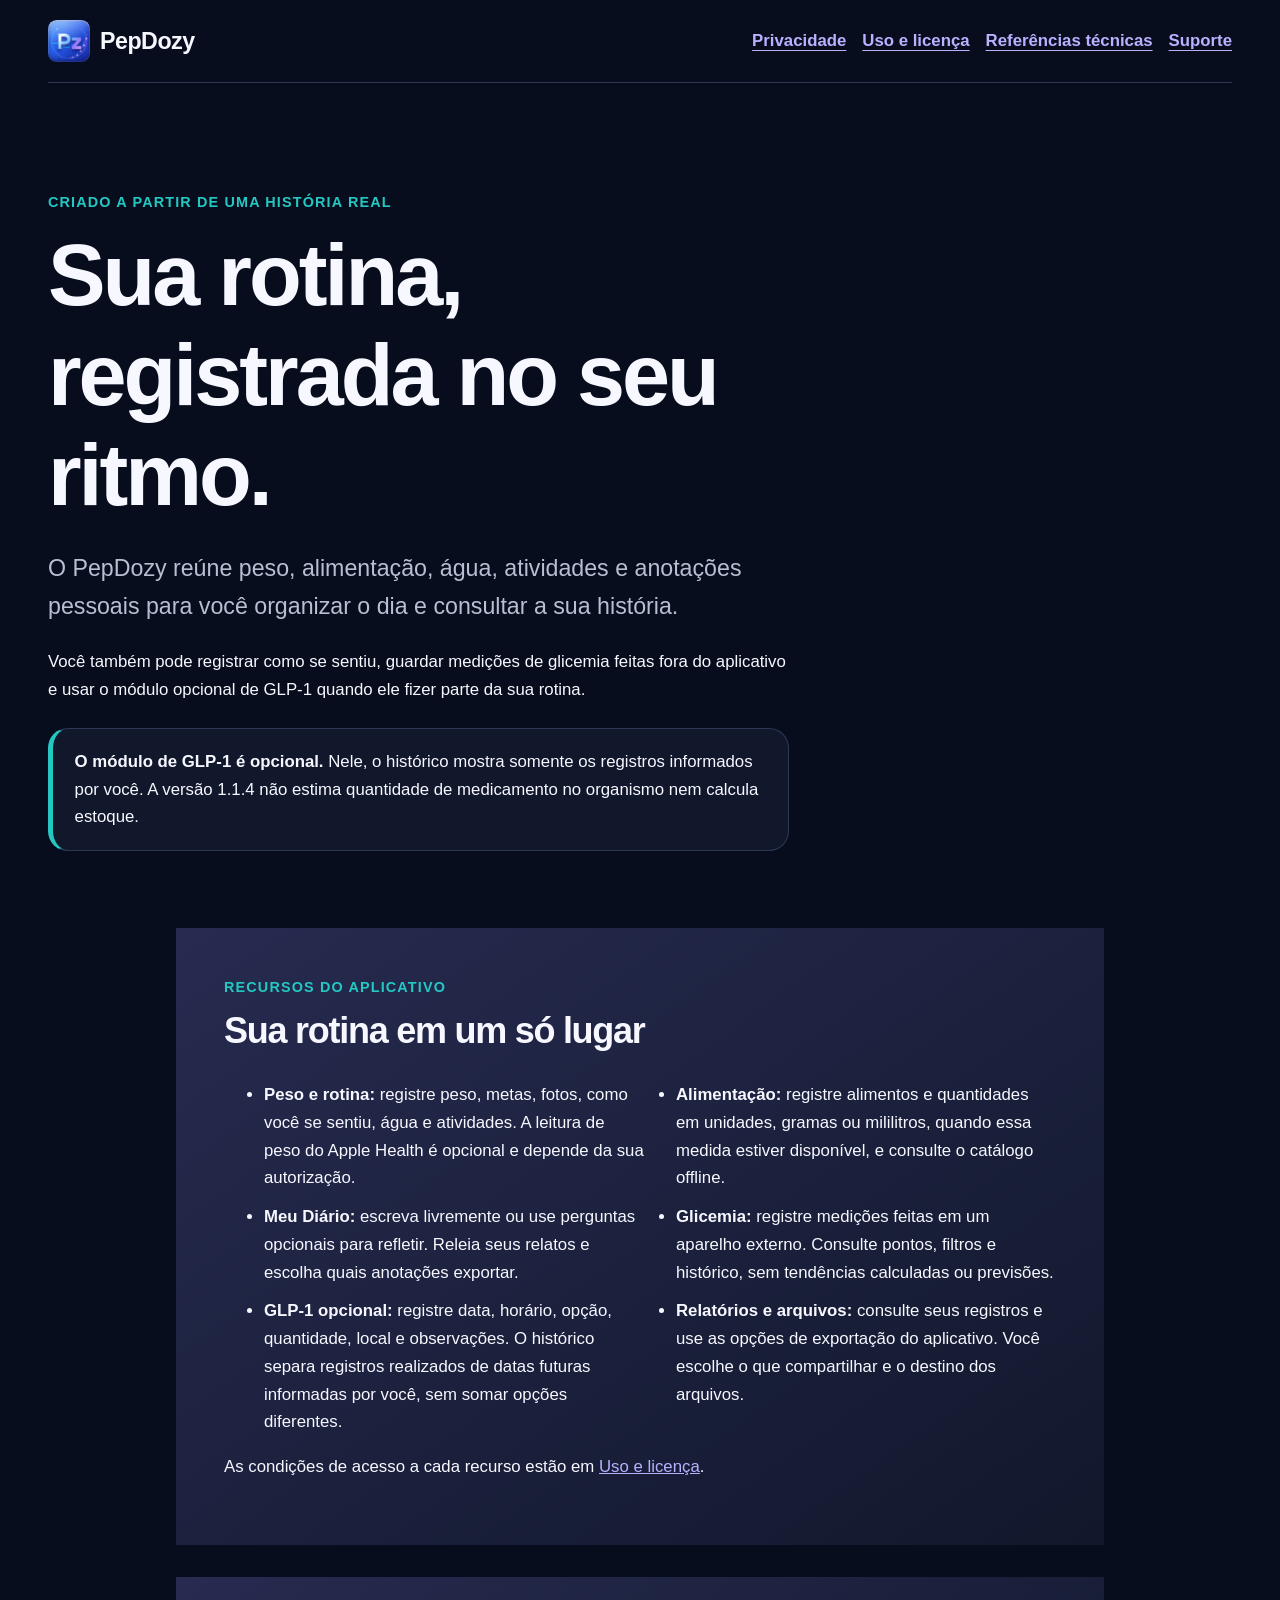
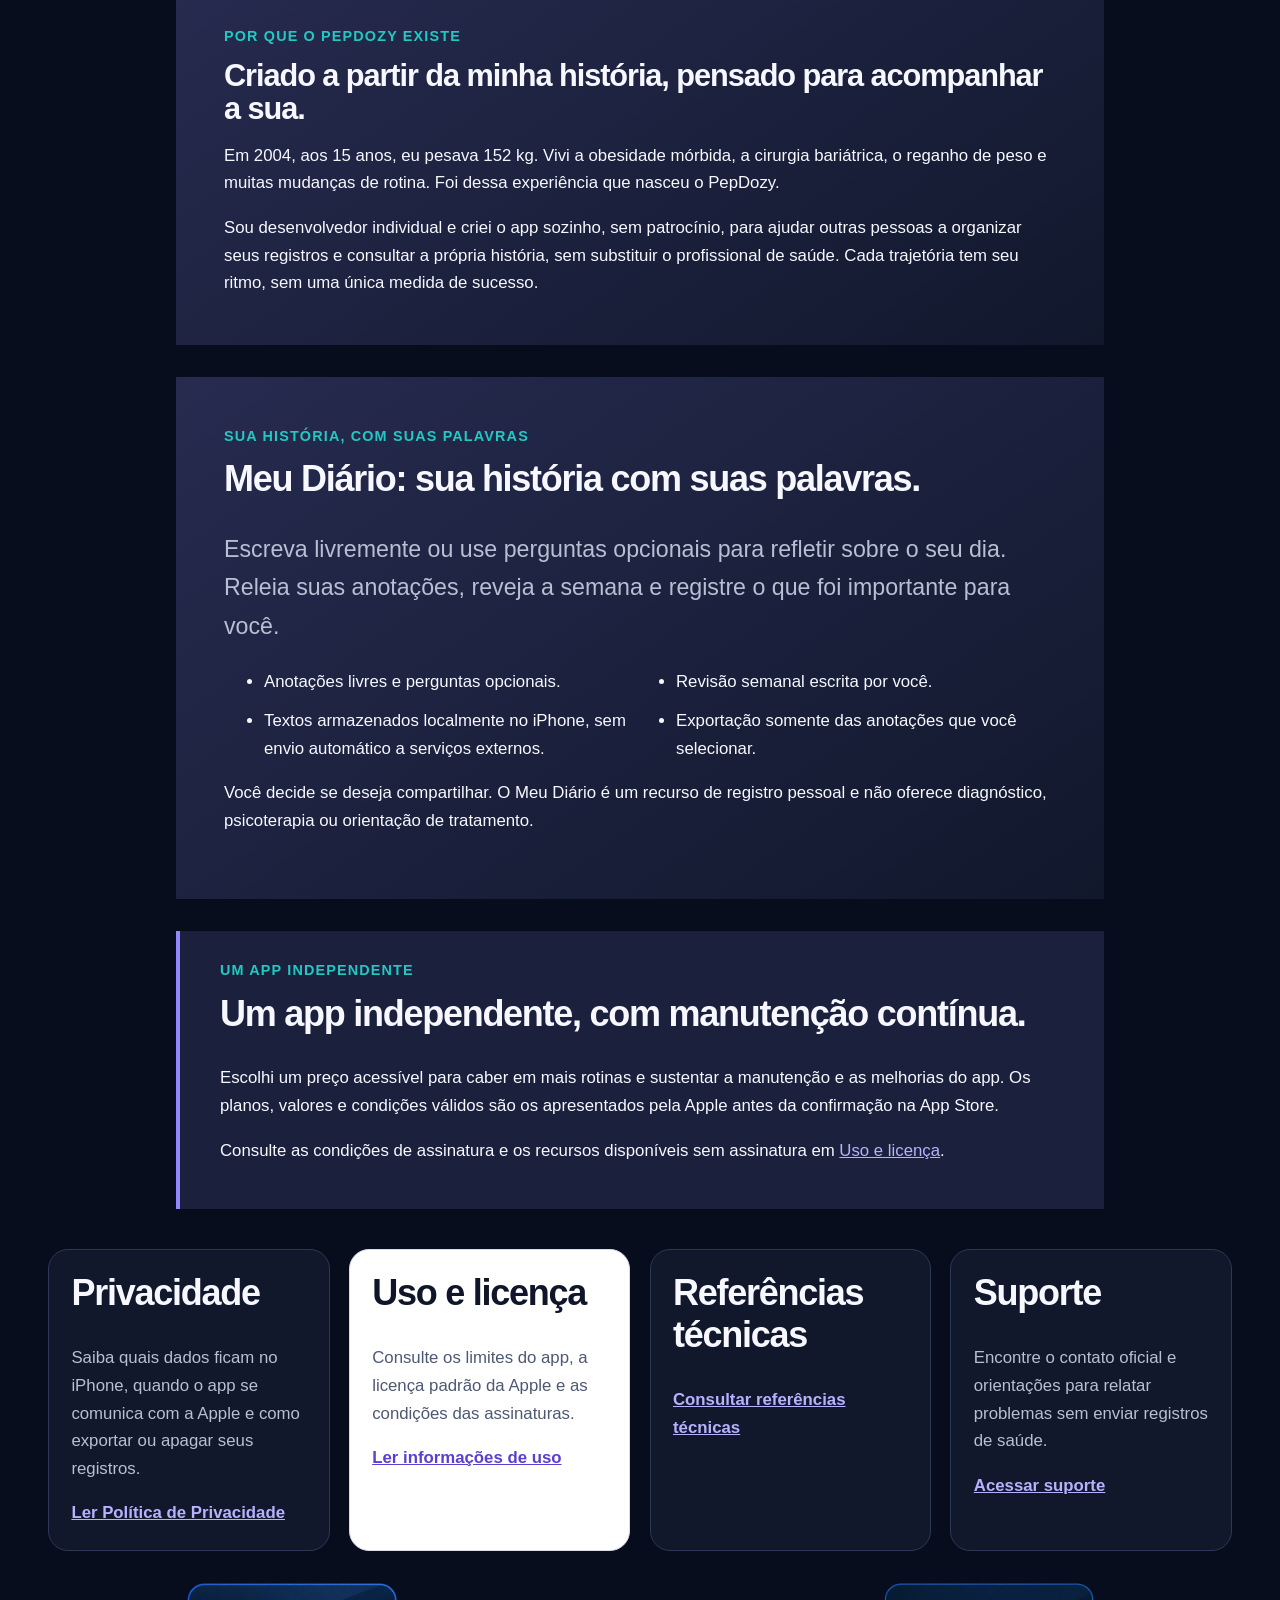
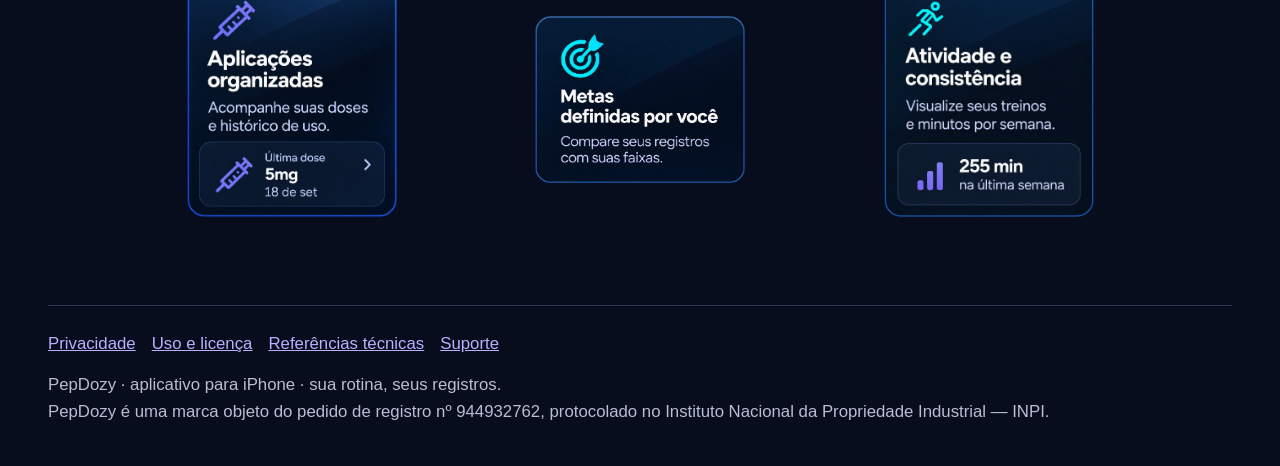
==== commit 10c3b114: "docs(site): publicar revisão aprovada do PepDozy 1.1.4 Alinha Home, Privacidade, Uso e licença, Refe" ====
--- a/index.html
+++ b/index.html
@@ -3,10 +3,10 @@
 <head>
   <meta charset="utf-8">
   <meta name="viewport" content="width=device-width, initial-scale=1">
-  <meta name="description" content="Organize aplicações, peso, alimentação, atividades e anotações pessoais com o PepDozy™. Consulte seus registros e os limites das estimativas educativas.">
+  <meta name="description" content="Organize peso, alimentação, água, atividades, anotações e registros opcionais de GLP-1 com o PepDozy.">
   <meta name="color-scheme" content="dark light">
   <link rel="icon" type="image/png" sizes="96x96" href="assets/images/pepdozy-favicon.png">
-  <title>PepDozy™: GLP-1 — Privacidade, uso e suporte</title>
+  <title>PepDozy — Privacidade, uso e suporte</title>
   <link rel="stylesheet" href="assets/styles.css">
   <link rel="stylesheet" href="assets/theme-v15.css">
   <link rel="stylesheet" href="assets/layout-v15.css">
@@ -15,7 +15,7 @@
 <body class="theme-dark page-home">
   <a class="skip-link" href="#conteudo">Ir para o conteúdo</a>
   <header class="site-header">
-    <a class="brand" href="./" aria-label="PepDozy™: GLP-1, início"><img class="brand__logo" src="assets/images/pepdozy-favicon.png" width="96" height="96" alt=""><span class="brand__name">PepDozy™: <span>GLP-1</span></span></a>
+    <a class="brand" href="./" aria-label="PepDozy, início"><img class="brand__logo" src="assets/images/pepdozy-favicon.png" width="96" height="96" alt=""><span class="brand__name">PepDozy</span></a>
     <nav aria-label="Navegação principal">
       <ul>
         <li><a href="privacidade/">Privacidade</a></li>
@@ -29,40 +29,32 @@
     <section class="hero hero--illustrated hero--applications" aria-labelledby="titulo">
       <div class="hero__copy">
         <p class="eyebrow">Criado a partir de uma história real</p>
-        <h1 id="titulo">Sua jornada com GLP-1, registrada no seu ritmo.</h1>
-        <p class="lede">O PepDozy™ reúne aplicações, peso, alimentação, atividades e anotações pessoais para você organizar sua rotina e consultar seu histórico.</p>
-        <p>Registre também sintomas, água e medições de glicemia feitas fora do aplicativo. Consulte os dados que informou, suas metas e seus relatórios em um só lugar.</p>
+        <h1 id="titulo">Sua rotina, registrada no seu ritmo.</h1>
+        <p class="lede">O PepDozy reúne peso, alimentação, água, atividades e anotações pessoais para você organizar o dia e consultar a sua história.</p>
+        <p>Você também pode registrar como se sentiu, guardar medições de glicemia feitas fora do aplicativo e usar o módulo opcional de GLP-1 quando ele fizer parte da sua rotina.</p>
         <div class="notice">
-          <p><strong>Registros pessoais e estimativas educativas, sem recomendações de tratamento.</strong></p>
-          <p>A curva estimada do medicamento é calculada a partir das aplicações informadas e de parâmetros médios populacionais. Ela não mede a concentração no sangue, não prevê sua resposta individual e não orienta doses ou mudanças de tratamento. Consulte os métodos, as fontes e os limites em <a href="referencias/">Referências técnicas</a>.</p>
-          <p>O PepDozy™ não diagnostica, prescreve nem recomenda medicamento, dose, horário ou mudança de tratamento. Não substitui o acompanhamento de um profissional de saúde.</p>
+          <p><strong>O módulo de GLP-1 é opcional.</strong> Nele, o histórico mostra somente os registros informados por você. A versão 1.1.4 não estima quantidade de medicamento no organismo nem calcula estoque.</p>
         </div>
       </div>
-      <figure class="application-figure">
-        <picture>
-          <source type="image/webp" srcset="assets/images/pepdozy-v16/home-aplicacoes-decaimento-v16.webp">
-          <img src="assets/images/pepdozy-v16/home-aplicacoes-decaimento-v16.png" width="365" height="872" alt="Tela de aplicações e curva estimada educativa do medicamento no PepDozy™. Dados ilustrativos." decoding="async" fetchpriority="high">
-        </picture>
-        <figcaption>Aplicações registradas e curva estimada educativa do medicamento. Dados ilustrativos.</figcaption>
-      </figure>
+      <figure class="application-figure application-figure--empty" aria-hidden="true"></figure>
     </section>
     <section class="journal-preview" aria-labelledby="registros-organizados">
       <p class="eyebrow">Recursos do aplicativo</p>
-      <h2 id="registros-organizados">Seus registros organizados</h2>
+      <h2 id="registros-organizados">Sua rotina em um só lugar</h2>
       <ul class="journal-preview__points">
-        <li><strong>Aplicações:</strong> registre quando, onde e qual dose foi aplicada, com substância, marca e observações. Consulte o histórico, o estoque calculado a partir dos registros e os lembretes que você configurar.</li>
-        <li><strong>Peso e rotina:</strong> registre peso, metas, fotos, sintomas e intensidade, água e atividades. A leitura de peso do Apple Health é opcional e depende da sua autorização.</li>
-        <li><strong>Alimentação:</strong> registre alimentos e porções, consulte o catálogo offline e acompanhe os registros em relação às metas que você informar. O app não prescreve uma dieta.</li>
+        <li><strong>Peso e rotina:</strong> registre peso, metas, fotos, como você se sentiu, água e atividades. A leitura de peso do Apple Health é opcional e depende da sua autorização.</li>
+        <li><strong>Alimentação:</strong> registre alimentos e quantidades em unidades, gramas ou mililitros, quando essa medida estiver disponível, e consulte o catálogo offline.</li>
         <li><strong>Meu Diário:</strong> escreva livremente ou use perguntas opcionais para refletir. Releia seus relatos e escolha quais anotações exportar.</li>
         <li><strong>Glicemia:</strong> registre medições feitas em um aparelho externo. Consulte pontos, filtros e histórico, sem tendências calculadas ou previsões.</li>
+        <li><strong>GLP-1 opcional:</strong> registre data, horário, opção, quantidade, local e observações. O histórico separa registros realizados de datas futuras informadas por você, sem somar opções diferentes.</li>
         <li><strong>Relatórios e arquivos:</strong> consulte seus registros e use as opções de exportação do aplicativo. Você escolhe o que compartilhar e o destino dos arquivos.</li>
       </ul>
       <p>As condições de acesso a cada recurso estão em <a href="termos/">Uso e licença</a>.</p>
     </section>
     <section class="journal-preview hero__story" aria-labelledby="historia-criador">
-      <p class="eyebrow">Por que o PepDozy™ existe</p>
+      <p class="eyebrow">Por que o PepDozy existe</p>
       <h2 id="historia-criador">Criado a partir da minha história, pensado para acompanhar a sua.</h2>
-      <p>Em 2004, aos 15 anos, eu pesava 152 kg. Vivi a obesidade mórbida, a cirurgia bariátrica, o reganho de peso e, depois, o tratamento com tirzepatida. Foi dessa experiência que nasceu o PepDozy™.</p>
+      <p>Em 2004, aos 15 anos, eu pesava 152 kg. Vivi a obesidade mórbida, a cirurgia bariátrica, o reganho de peso e muitas mudanças de rotina. Foi dessa experiência que nasceu o PepDozy.</p>
       <p>Sou desenvolvedor individual e criei o app sozinho, sem patrocínio, para ajudar outras pessoas a organizar seus registros e consultar a própria história, sem substituir o profissional de saúde. Cada trajetória tem seu ritmo, sem uma única medida de sucesso.</p>
     </section>
     <section class="journal-preview" aria-labelledby="meu-diario">
@@ -96,7 +88,6 @@
       </article>
       <article class="card destination destination--references">
         <h2>Referências técnicas</h2>
-        <p>Conheça os métodos, os parâmetros, as fontes e os limites das estimativas educativas.</p>
         <a class="card-link" href="referencias/">Consultar referências técnicas</a>
       </article>
       <article class="card destination destination--support">
@@ -109,7 +100,7 @@
       <figure class="feature-card">
         <picture>
           <source type="image/webp" srcset="assets/images/pepdozy-v16/aplicacoes-organizadas-v16.webp">
-          <img src="assets/images/pepdozy-v16/aplicacoes-organizadas-v16.png" width="1026" height="1140" alt="Aplicações organizadas. Consulte doses e histórico registrados. Dados ilustrativos." decoding="async">
+          <img src="assets/images/pepdozy-v16/aplicacoes-organizadas-v16.png" width="1026" height="1140" alt="Registros opcionais de GLP-1 organizados por data. Dados ilustrativos." decoding="async">
         </picture>
       </figure>
       <figure class="feature-card feature-card--goals">
@@ -133,8 +124,8 @@
       <li><a href="referencias/">Referências técnicas</a></li>
       <li><a href="suporte/">Suporte</a></li>
     </ul>
-    <p>PepDozy™: GLP-1 · aplicativo para iPhone · registra, não recomenda.</p>
-    <p>PepDozy™ é uma marca objeto do pedido de registro nº 944932762, protocolado no Instituto Nacional da Propriedade Industrial — INPI.</p>
+    <p>PepDozy · aplicativo para iPhone · sua rotina, seus registros.</p>
+    <p>PepDozy é uma marca objeto do pedido de registro nº 944932762, protocolado no Instituto Nacional da Propriedade Industrial — INPI.</p>
   </footer>
 </body>
 </html>
--- a/assets/layout-v16.css
+++ b/assets/layout-v16.css
@@ -2,7 +2,17 @@
 .brand { display: inline-flex; align-items: center; gap: .65rem; flex-shrink: 0; }
 .brand__logo { display: block; width: 2.6rem; height: 2.6rem; object-fit: contain; border-radius: .55rem; }
 body:is(.theme-dark,.theme-light) .brand .brand__name { color: var(--text); white-space: nowrap; }
-.destination { grid-row: 1; }
+.destination-grid { grid-template-columns: repeat(2, minmax(0, 1fr)); }
+.destination {
+  grid-column: auto;
+  grid-row: auto;
+  min-width: 0;
+}
+.destination--privacy { grid-column: 1; grid-row: 1; }
+.destination--terms { grid-column: 2; grid-row: 1; }
+.destination--references { grid-column: 1; grid-row: 2; }
+.destination--support { grid-column: 2; grid-row: 2; }
+.destination :is(h2, p, a) { overflow-wrap: anywhere; }
 .feature-cards { display: flex; justify-content: space-evenly; align-items: center; margin: 2rem 0 0; }
 .feature-card { flex: 0 0 auto; width: clamp(10rem, 20vw, 13.125rem); margin: 0; }
 .feature-card picture, .feature-card img { display: block; width: 100%; height: auto; }
@@ -17,14 +27,31 @@
 .hero__story { margin-top: clamp(1.25rem, 2.5vw, 2rem); padding-top: clamp(1.1rem, 2vw, 1.5rem); border-top: 1px solid var(--border); }
 .hero__story h2 { margin: .35rem 0 .8rem; font-size: clamp(1.55rem, 2.4vw, 2.35rem); line-height: 1.08; }
 .hero__story p:last-child { margin-bottom: 0; }
+.page-home .application-figure--empty {
+  min-height: 45.35rem;
+}
+@media (max-width: 22.5rem) {
+  .page-home .application-figure--empty { min-height: 46.625rem; }
+}
 .journal-preview { padding: clamp(1.5rem, 4vw, 3rem); border-radius: var(--radius-lg); background: linear-gradient(145deg, color-mix(in srgb, var(--primary) 17%, var(--surface)), var(--surface)); border: 1px solid color-mix(in srgb, var(--primary) 42%, var(--border)); }
 .status-pill { display: inline-block; margin: 0 0 1rem; padding: .45rem .75rem; border-radius: 999px; font-size: .85rem; font-weight: 750; color: var(--text); background: color-mix(in srgb, var(--primary) 22%, transparent); border: 1px solid color-mix(in srgb, var(--primary) 45%, transparent); }
 .journal-preview__points { display: grid; grid-template-columns: repeat(2, minmax(0, 1fr)); gap: .7rem 2rem; margin: 1.4rem 0 0; }
 .accessible-price { padding: 1.75rem clamp(1.25rem, 4vw, 2.5rem); border-left: .3rem solid var(--primary); background: color-mix(in srgb, var(--primary) 8%, var(--surface)); }
+
+@media (min-width: 64rem) {
+  .destination-grid { grid-template-columns: repeat(4, minmax(0, 1fr)); }
+  .destination--privacy { grid-column: 1; grid-row: 1; }
+  .destination--terms { grid-column: 2; grid-row: 1; }
+  .destination--references { grid-column: 3; grid-row: 1; }
+  .destination--support { grid-column: 4; grid-row: 1; }
+}
+
 @media (max-width: 48rem) {
-  .destination--privacy { grid-row: 1; }
-  .destination--terms { grid-row: 2; }
-  .destination--support { grid-row: 3; }
+  .destination-grid { grid-template-columns: minmax(0, 1fr); }
+  .destination--privacy { grid-column: 1; grid-row: 1; }
+  .destination--terms { grid-column: 1; grid-row: 2; }
+  .destination--references { grid-column: 1; grid-row: 3; }
+  .destination--support { grid-column: 1; grid-row: 4; }
   .feature-cards { flex-direction: column; gap: 1.25rem; margin-top: 1.5rem; }
   .feature-card { width: 13.125rem; max-width: 100%; }
   .brand__logo { width: 2.25rem; height: 2.25rem; }
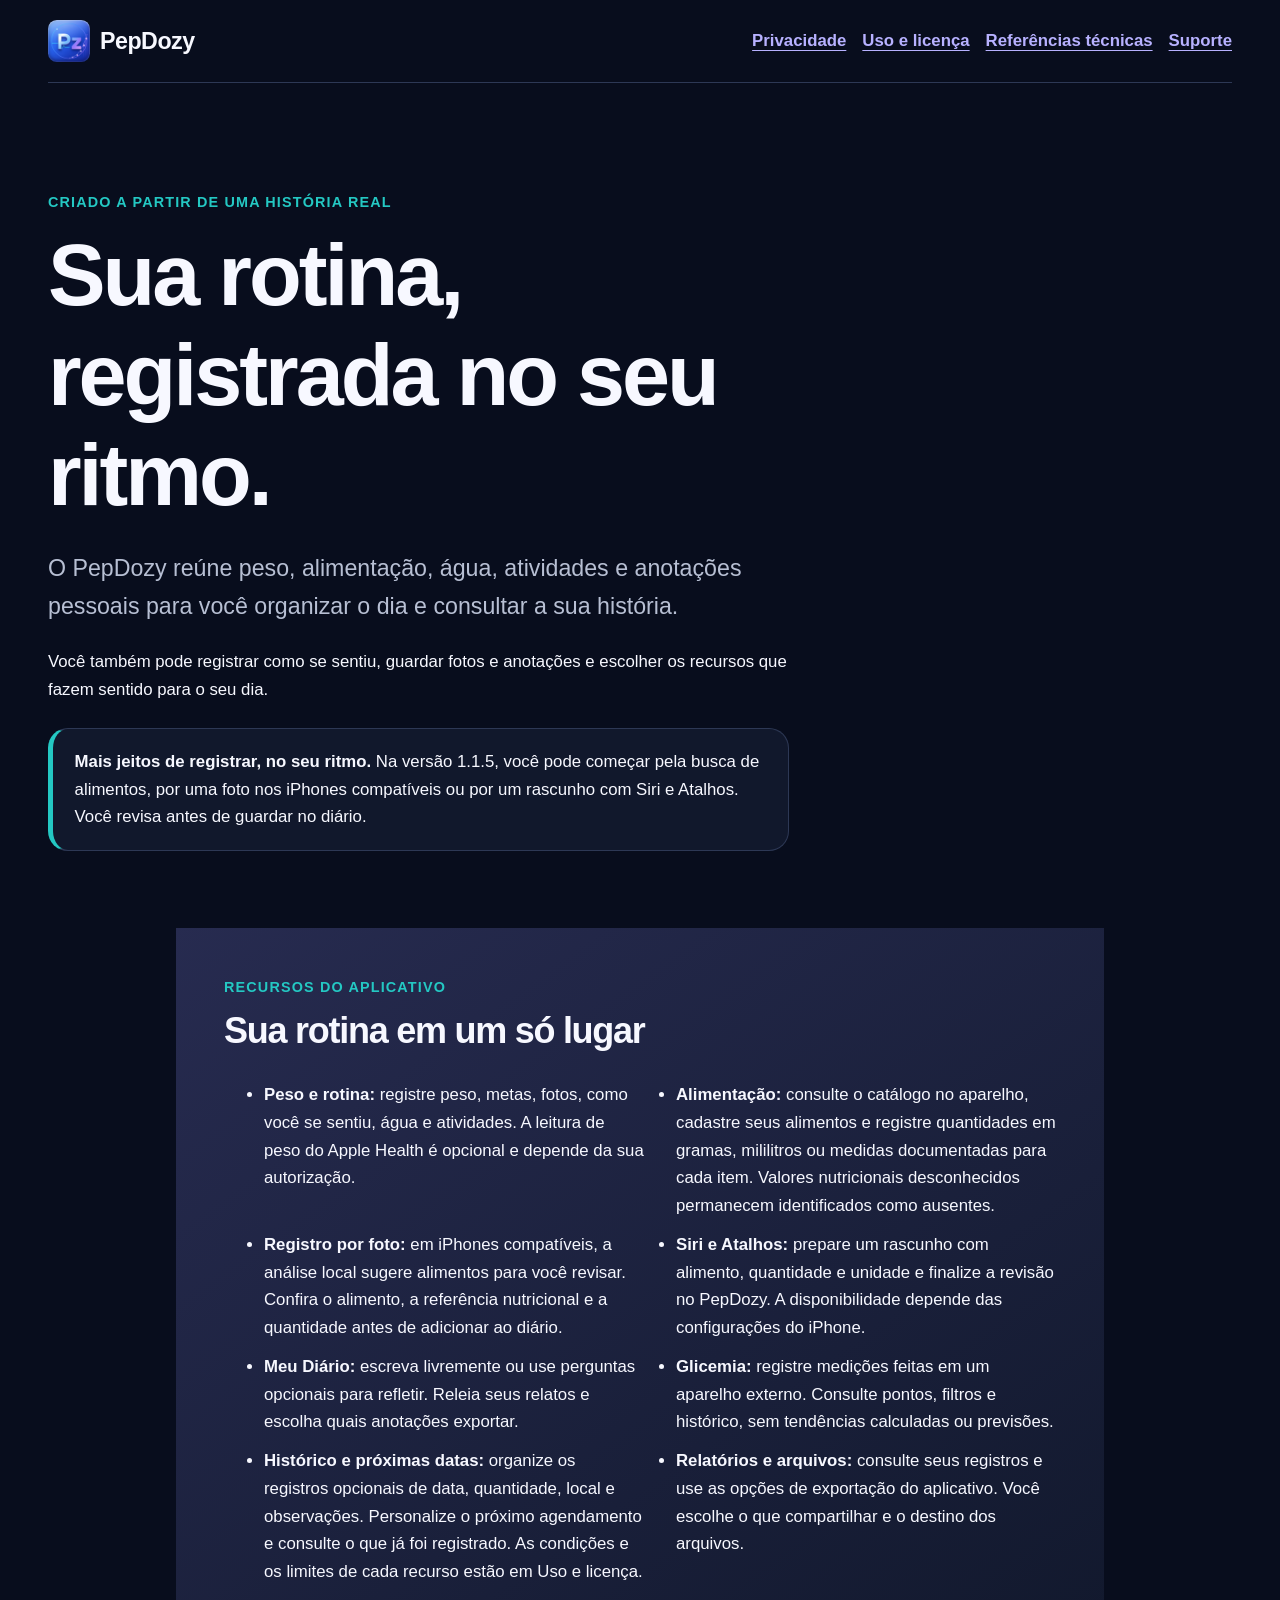
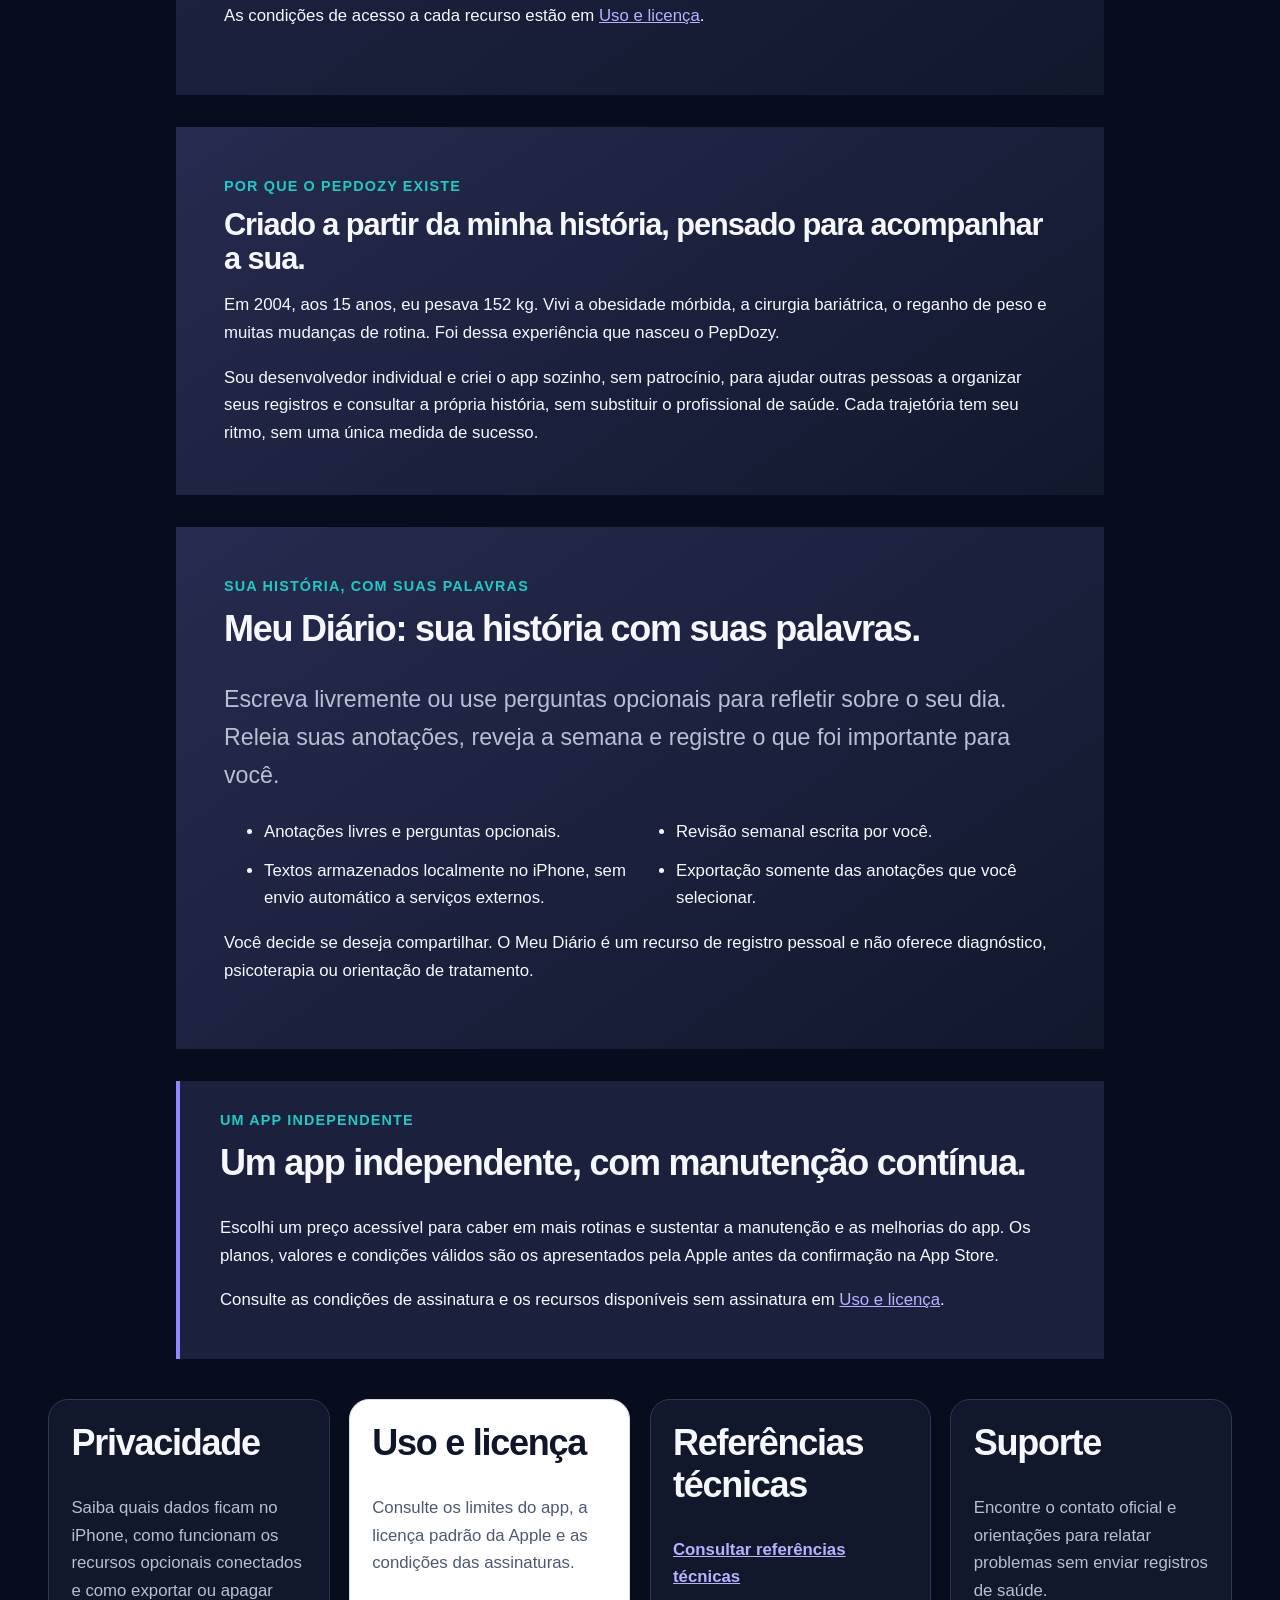
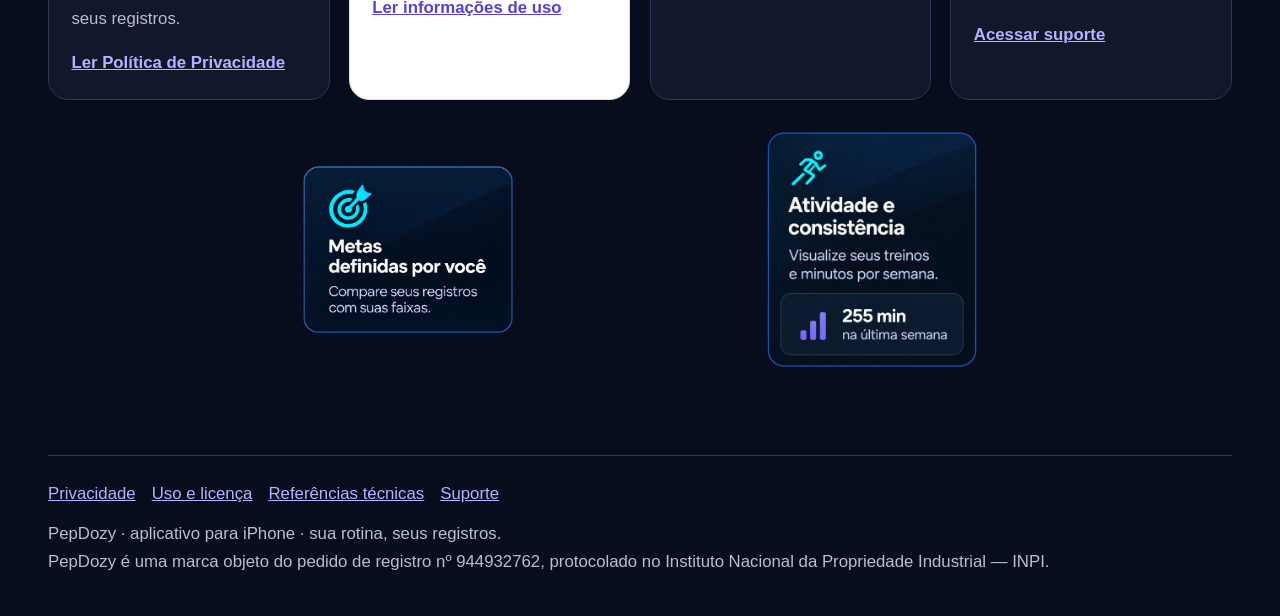
==== commit 447060c4: "Atualiza o site para o PepDozy 1.1.5" ====
--- a/index.html
+++ b/index.html
@@ -3,7 +3,7 @@
 <head>
   <meta charset="utf-8">
   <meta name="viewport" content="width=device-width, initial-scale=1">
-  <meta name="description" content="Organize peso, alimentação, água, atividades, anotações e registros opcionais de GLP-1 com o PepDozy.">
+  <meta name="description" content="Organize peso, alimentação, água, atividades e anotações com o PepDozy. Sua rotina, registrada no seu ritmo.">
   <meta name="color-scheme" content="dark light">
   <link rel="icon" type="image/png" sizes="96x96" href="assets/images/pepdozy-favicon.png">
   <title>PepDozy — Privacidade, uso e suporte</title>
@@ -31,9 +31,9 @@
         <p class="eyebrow">Criado a partir de uma história real</p>
         <h1 id="titulo">Sua rotina, registrada no seu ritmo.</h1>
         <p class="lede">O PepDozy reúne peso, alimentação, água, atividades e anotações pessoais para você organizar o dia e consultar a sua história.</p>
-        <p>Você também pode registrar como se sentiu, guardar medições de glicemia feitas fora do aplicativo e usar o módulo opcional de GLP-1 quando ele fizer parte da sua rotina.</p>
+        <p>Você também pode registrar como se sentiu, guardar fotos e anotações e escolher os recursos que fazem sentido para o seu dia.</p>
         <div class="notice">
-          <p><strong>O módulo de GLP-1 é opcional.</strong> Nele, o histórico mostra somente os registros informados por você. A versão 1.1.4 não estima quantidade de medicamento no organismo nem calcula estoque.</p>
+          <p><strong>Mais jeitos de registrar, no seu ritmo.</strong> Na versão 1.1.5, você pode começar pela busca de alimentos, por uma foto nos iPhones compatíveis ou por um rascunho com Siri e Atalhos. Você revisa antes de guardar no diário.</p>
         </div>
       </div>
       <figure class="application-figure application-figure--empty" aria-hidden="true"></figure>
@@ -43,10 +43,12 @@
       <h2 id="registros-organizados">Sua rotina em um só lugar</h2>
       <ul class="journal-preview__points">
         <li><strong>Peso e rotina:</strong> registre peso, metas, fotos, como você se sentiu, água e atividades. A leitura de peso do Apple Health é opcional e depende da sua autorização.</li>
-        <li><strong>Alimentação:</strong> registre alimentos e quantidades em unidades, gramas ou mililitros, quando essa medida estiver disponível, e consulte o catálogo offline.</li>
+        <li><strong>Alimentação:</strong> consulte o catálogo no aparelho, cadastre seus alimentos e registre quantidades em gramas, mililitros ou medidas documentadas para cada item. Valores nutricionais desconhecidos permanecem identificados como ausentes.</li>
+        <li><strong>Registro por foto:</strong> em iPhones compatíveis, a análise local sugere alimentos para você revisar. Confira o alimento, a referência nutricional e a quantidade antes de adicionar ao diário.</li>
+        <li><strong>Siri e Atalhos:</strong> prepare um rascunho com alimento, quantidade e unidade e finalize a revisão no PepDozy. A disponibilidade depende das configurações do iPhone.</li>
         <li><strong>Meu Diário:</strong> escreva livremente ou use perguntas opcionais para refletir. Releia seus relatos e escolha quais anotações exportar.</li>
         <li><strong>Glicemia:</strong> registre medições feitas em um aparelho externo. Consulte pontos, filtros e histórico, sem tendências calculadas ou previsões.</li>
-        <li><strong>GLP-1 opcional:</strong> registre data, horário, opção, quantidade, local e observações. O histórico separa registros realizados de datas futuras informadas por você, sem somar opções diferentes.</li>
+        <li><strong>Histórico e próximas datas:</strong> organize os registros opcionais de data, quantidade, local e observações. Personalize o próximo agendamento e consulte o que já foi registrado. As condições e os limites de cada recurso estão em Uso e licença.</li>
         <li><strong>Relatórios e arquivos:</strong> consulte seus registros e use as opções de exportação do aplicativo. Você escolhe o que compartilhar e o destino dos arquivos.</li>
       </ul>
       <p>As condições de acesso a cada recurso estão em <a href="termos/">Uso e licença</a>.</p>
@@ -78,7 +80,7 @@
     <section class="destination-grid" aria-label="Documentos e suporte">
       <article class="card destination destination--privacy">
         <h2>Privacidade</h2>
-        <p>Saiba quais dados ficam no iPhone, quando o app se comunica com a Apple e como exportar ou apagar seus registros.</p>
+        <p>Saiba quais dados ficam no iPhone, como funcionam os recursos opcionais conectados e como exportar ou apagar seus registros.</p>
         <a class="card-link" href="privacidade/">Ler Política de Privacidade</a>
       </article>
       <article class="card card--light destination destination--terms">
@@ -97,12 +99,6 @@
       </article>
     </section>
     <section class="feature-cards" aria-label="Registros e metas informados por você">
-      <figure class="feature-card">
-        <picture>
-          <source type="image/webp" srcset="assets/images/pepdozy-v16/aplicacoes-organizadas-v16.webp">
-          <img src="assets/images/pepdozy-v16/aplicacoes-organizadas-v16.png" width="1026" height="1140" alt="Registros opcionais de GLP-1 organizados por data. Dados ilustrativos." decoding="async">
-        </picture>
-      </figure>
       <figure class="feature-card feature-card--goals">
         <picture>
           <source type="image/webp" srcset="assets/images/pepdozy-v15/metas-v15.webp">
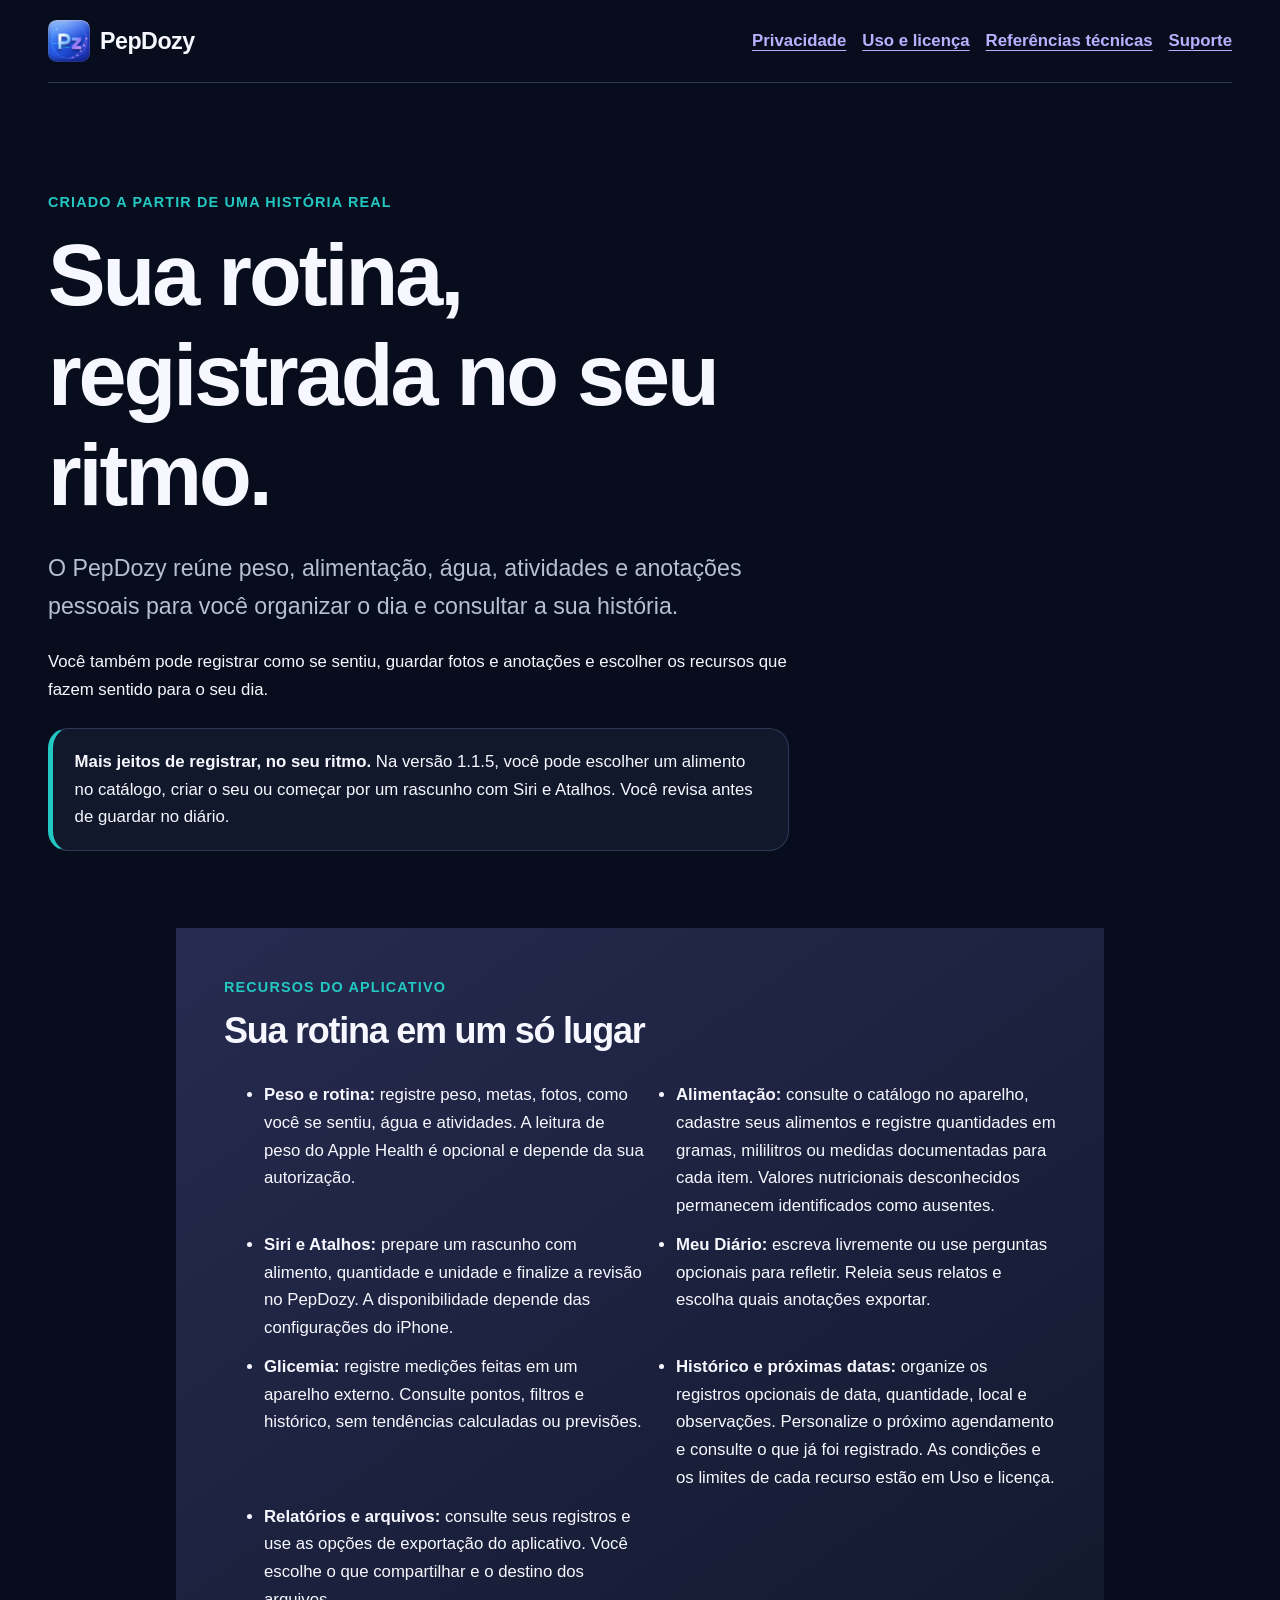
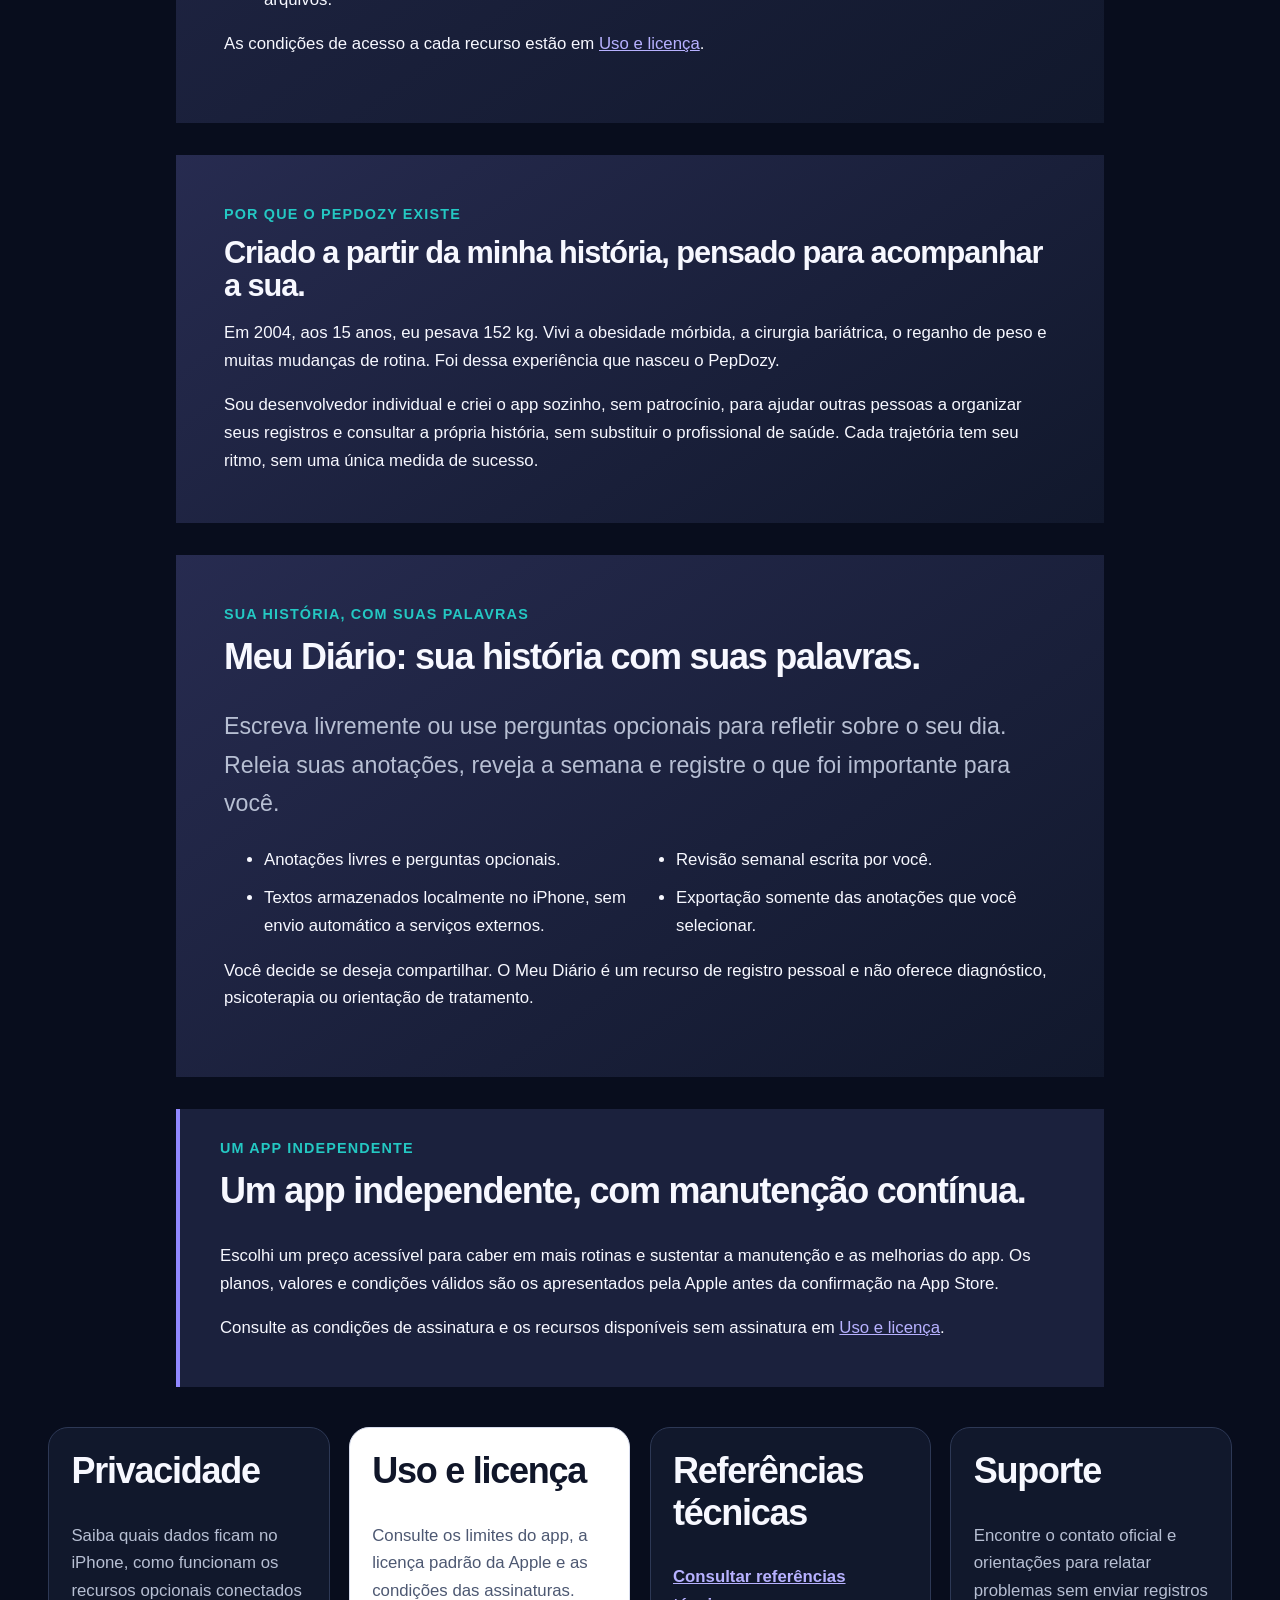
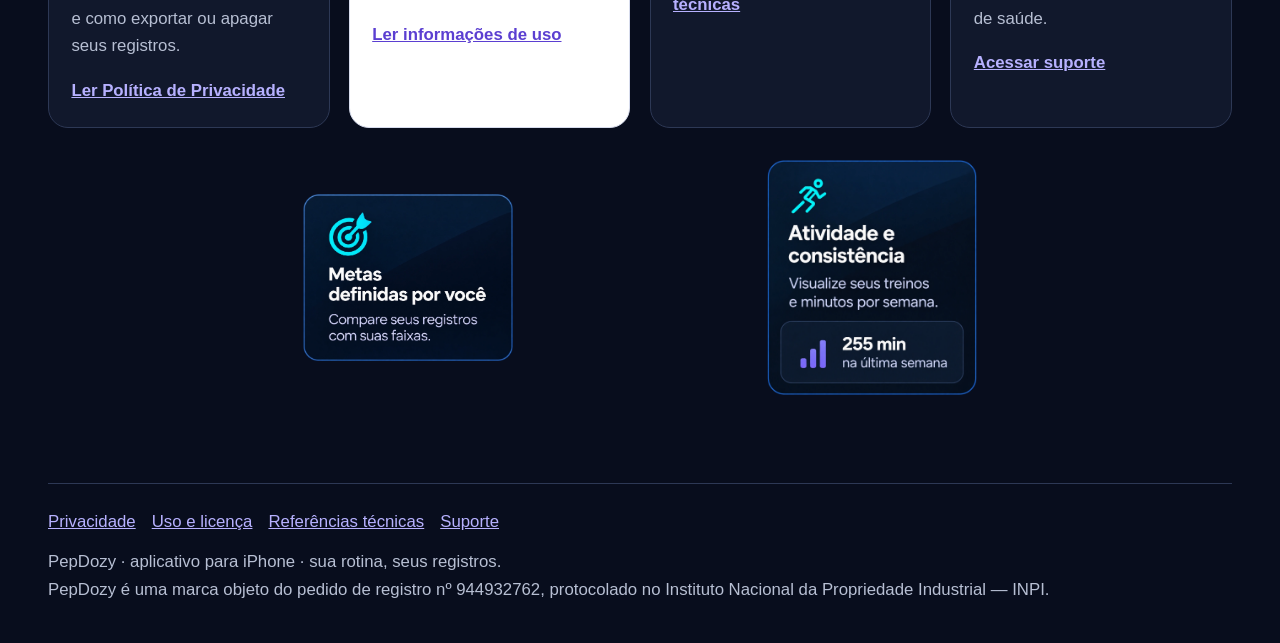
==== commit 9af1f621: "Compatibilizar o site com o PepDozy 1.1.5 (68) Retira das páginas a análise de foto de alimento e a " ====
--- a/index.html
+++ b/index.html
@@ -33,7 +33,7 @@
         <p class="lede">O PepDozy reúne peso, alimentação, água, atividades e anotações pessoais para você organizar o dia e consultar a sua história.</p>
         <p>Você também pode registrar como se sentiu, guardar fotos e anotações e escolher os recursos que fazem sentido para o seu dia.</p>
         <div class="notice">
-          <p><strong>Mais jeitos de registrar, no seu ritmo.</strong> Na versão 1.1.5, você pode começar pela busca de alimentos, por uma foto nos iPhones compatíveis ou por um rascunho com Siri e Atalhos. Você revisa antes de guardar no diário.</p>
+          <p><strong>Mais jeitos de registrar, no seu ritmo.</strong> Na versão 1.1.5, você pode escolher um alimento no catálogo, criar o seu ou começar por um rascunho com Siri e Atalhos. Você revisa antes de guardar no diário.</p>
         </div>
       </div>
       <figure class="application-figure application-figure--empty" aria-hidden="true"></figure>
@@ -44,7 +44,6 @@
       <ul class="journal-preview__points">
         <li><strong>Peso e rotina:</strong> registre peso, metas, fotos, como você se sentiu, água e atividades. A leitura de peso do Apple Health é opcional e depende da sua autorização.</li>
         <li><strong>Alimentação:</strong> consulte o catálogo no aparelho, cadastre seus alimentos e registre quantidades em gramas, mililitros ou medidas documentadas para cada item. Valores nutricionais desconhecidos permanecem identificados como ausentes.</li>
-        <li><strong>Registro por foto:</strong> em iPhones compatíveis, a análise local sugere alimentos para você revisar. Confira o alimento, a referência nutricional e a quantidade antes de adicionar ao diário.</li>
         <li><strong>Siri e Atalhos:</strong> prepare um rascunho com alimento, quantidade e unidade e finalize a revisão no PepDozy. A disponibilidade depende das configurações do iPhone.</li>
         <li><strong>Meu Diário:</strong> escreva livremente ou use perguntas opcionais para refletir. Releia seus relatos e escolha quais anotações exportar.</li>
         <li><strong>Glicemia:</strong> registre medições feitas em um aparelho externo. Consulte pontos, filtros e histórico, sem tendências calculadas ou previsões.</li>
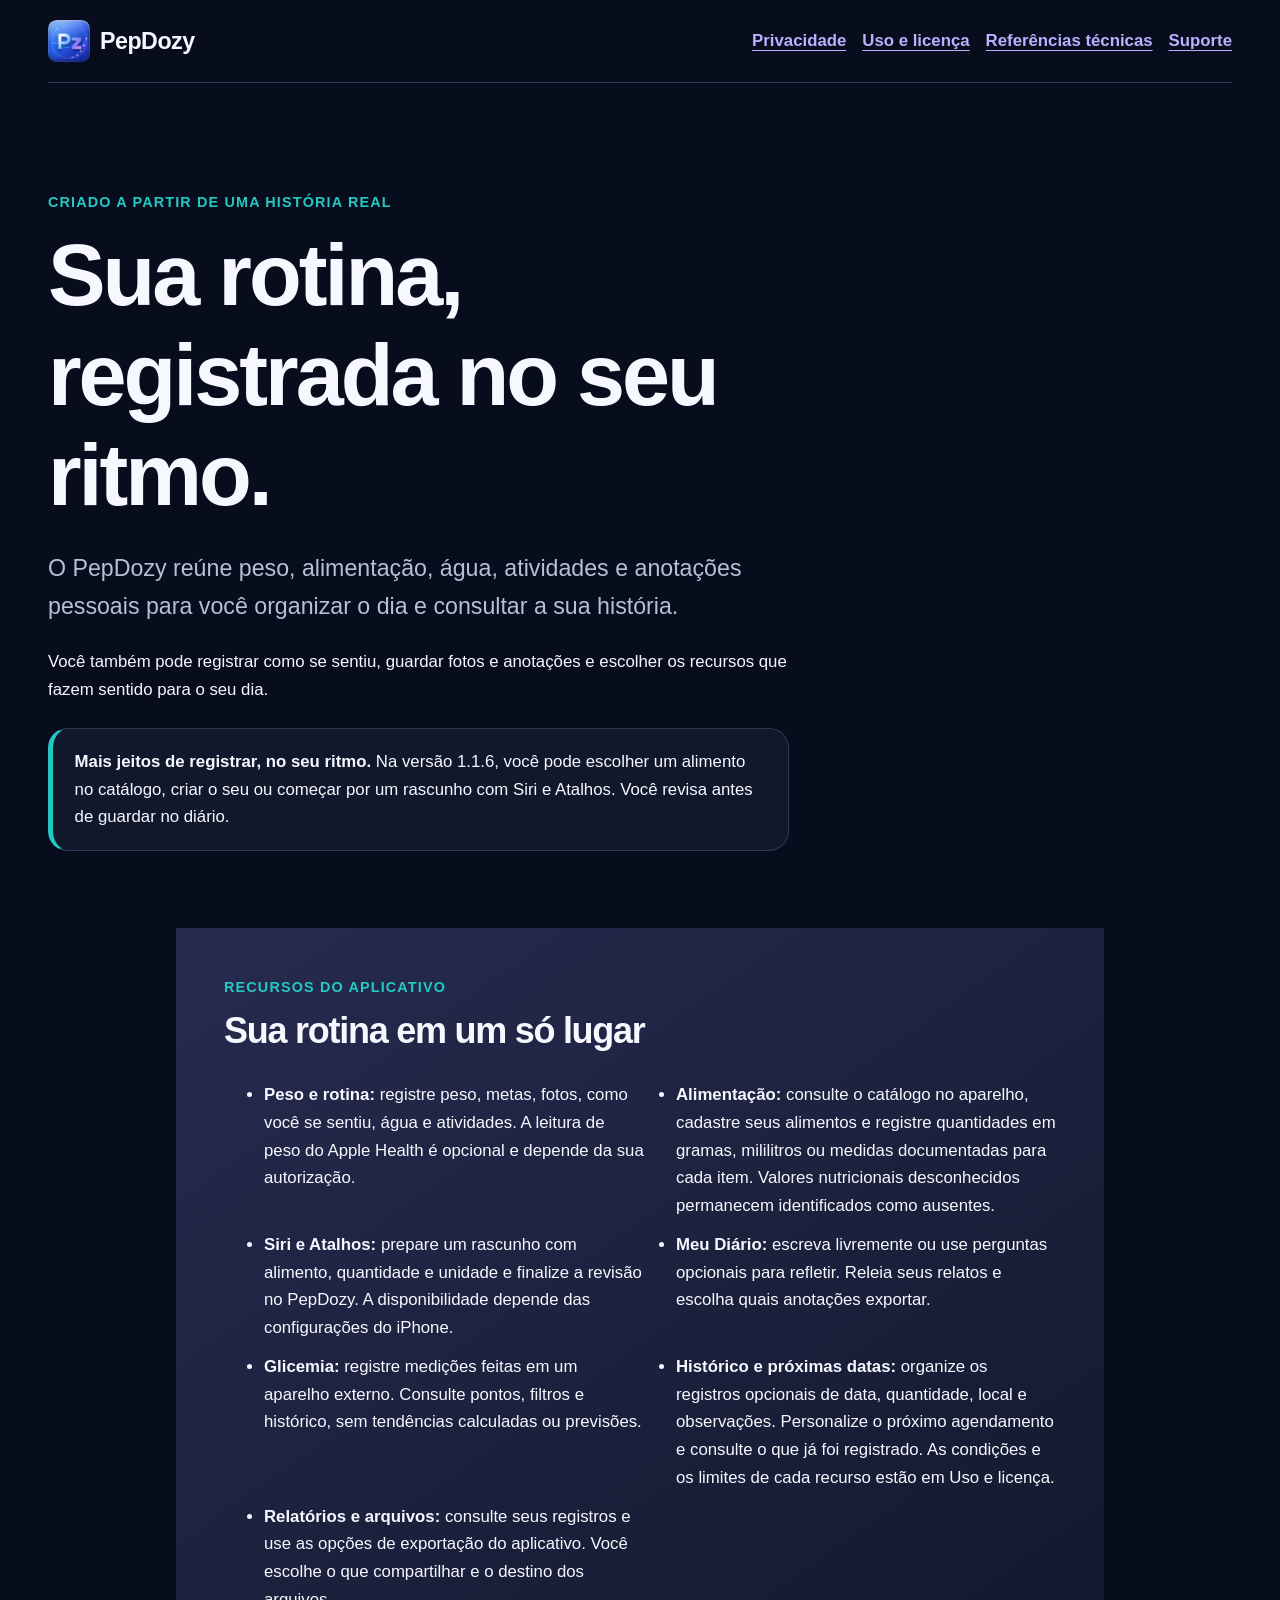
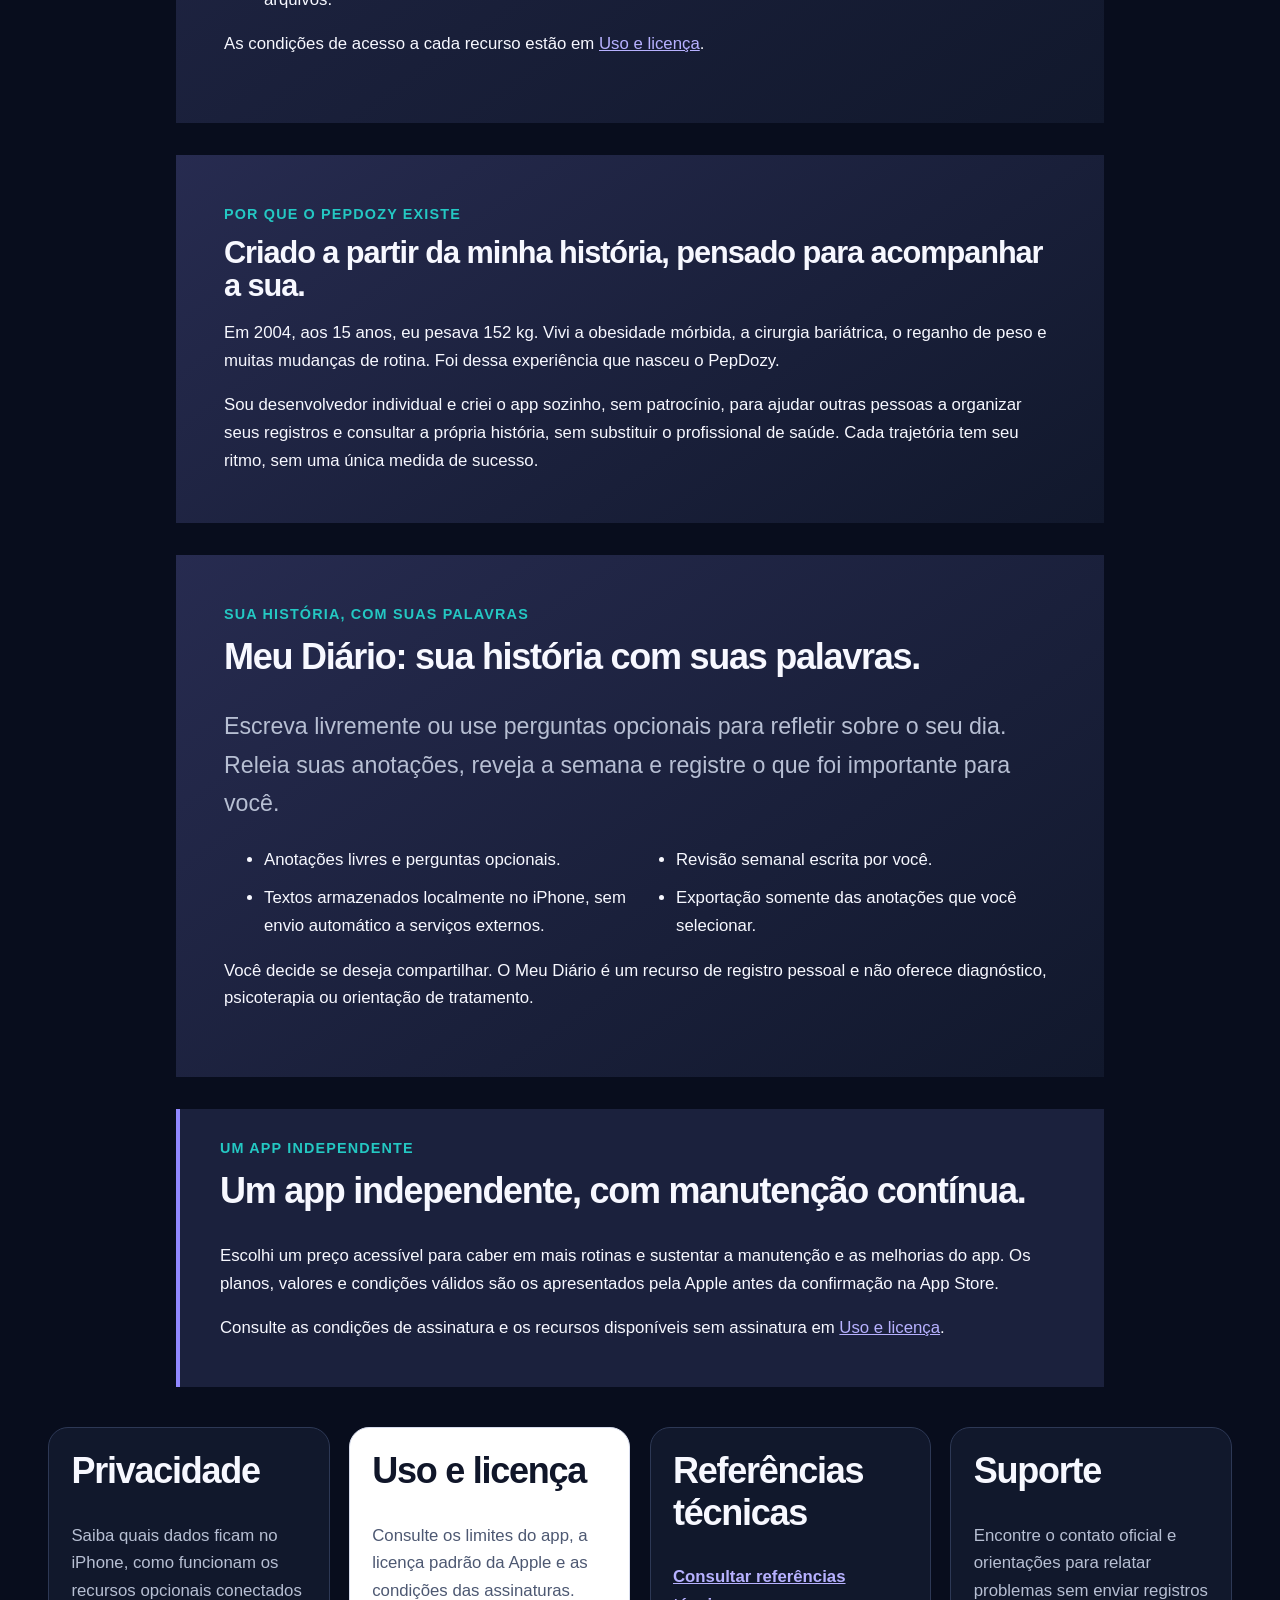
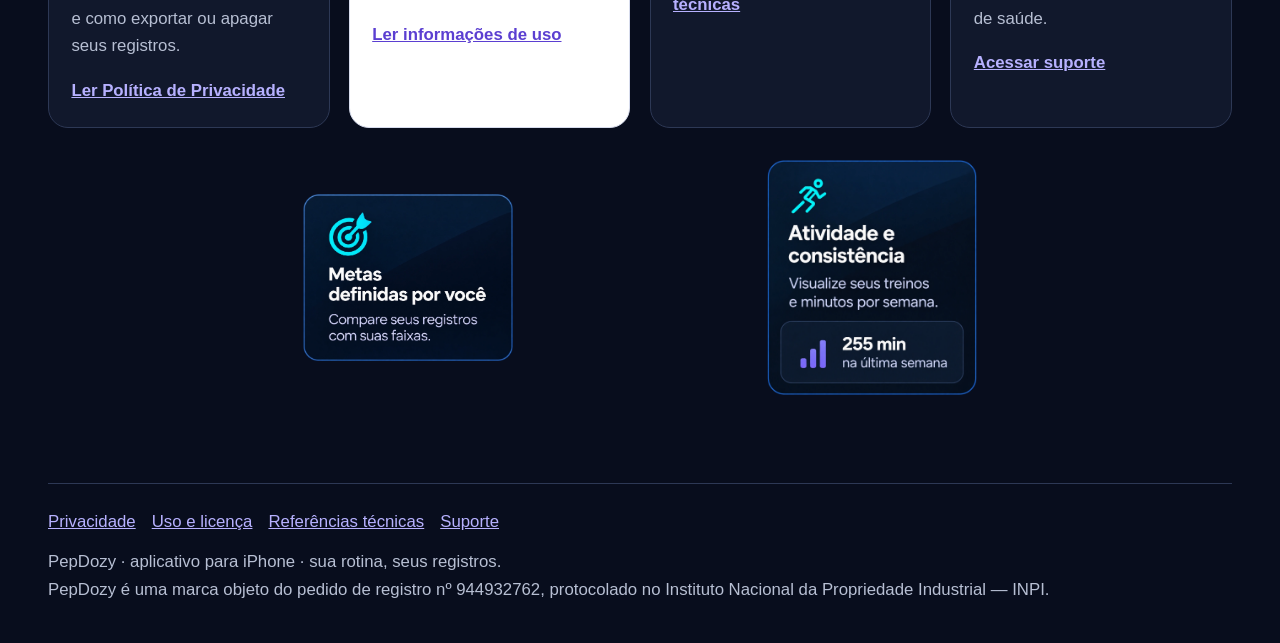
==== commit 3690511d: "Site todo na 1.1.6 (70) A 1.1.6 está publicada na App Store desde 12/11, mas Início, Uso e licença e" ====
--- a/index.html
+++ b/index.html
@@ -33,7 +33,7 @@
         <p class="lede">O PepDozy reúne peso, alimentação, água, atividades e anotações pessoais para você organizar o dia e consultar a sua história.</p>
         <p>Você também pode registrar como se sentiu, guardar fotos e anotações e escolher os recursos que fazem sentido para o seu dia.</p>
         <div class="notice">
-          <p><strong>Mais jeitos de registrar, no seu ritmo.</strong> Na versão 1.1.5, você pode escolher um alimento no catálogo, criar o seu ou começar por um rascunho com Siri e Atalhos. Você revisa antes de guardar no diário.</p>
+          <p><strong>Mais jeitos de registrar, no seu ritmo.</strong> Na versão 1.1.6, você pode escolher um alimento no catálogo, criar o seu ou começar por um rascunho com Siri e Atalhos. Você revisa antes de guardar no diário.</p>
         </div>
       </div>
       <figure class="application-figure application-figure--empty" aria-hidden="true"></figure>
